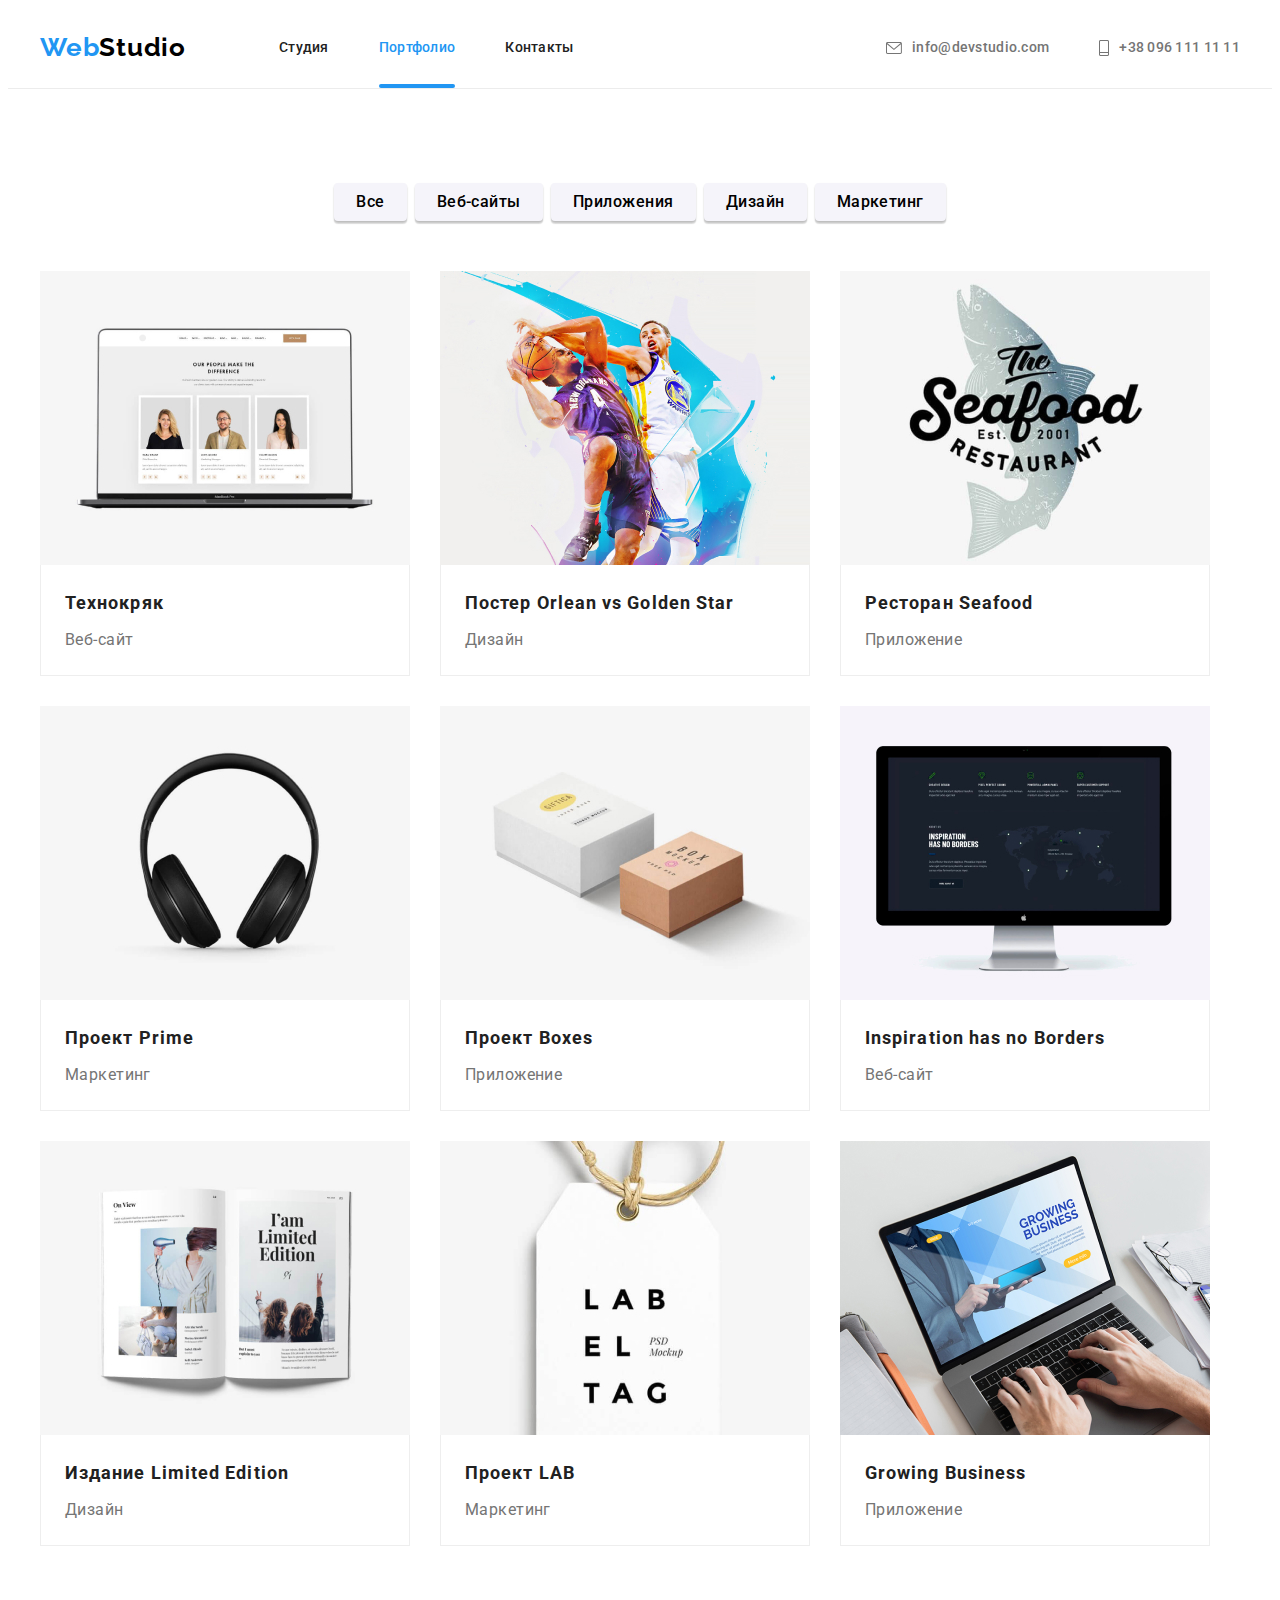
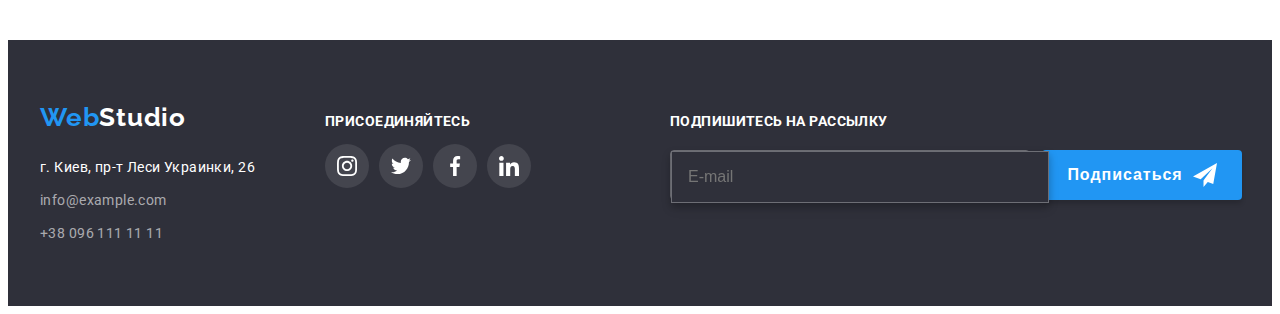
==== portfolio.html @ bb434223 "Initial commit" ====
<!DOCTYPE html>
<html lang="en">

<head>
    <meta charset="UTF-8" />
    <meta name="viewport" content="width=device-width, initial-scale=1.0" />
    <title>Портфолио</title>
    <!-- Normilize style start -->
    <link rel="stylesheet" href="https://cdnjs.cloudflare.com/ajax/libs/modern-normalize/1.1.0/modern-normalize.min.css"
        integrity="sha512-wpPYUAdjBVSE4KJnH1VR1HeZfpl1ub8YT/NKx4PuQ5NmX2tKuGu6U/JRp5y+Y8XG2tV+wKQpNHVUX03MfMFn9Q=="
        crossorigin="anonymous" referrerpolicy="no-referrer" />
    <!-- Normalize style end -->
    <!-- Fonts style -->
    <link
        href="https://fonts.googleapis.com/css2?family=Raleway:wght@700&family=Roboto:wght@400;500;700;900&display=swap"
        rel="stylesheet">
    <!-- My style list -->
    <link rel="stylesheet" href="./css/styles.css">
</head>

<body>
    <header class="header-page-nav">
        <div class="container master-menu-nav">
            <a class="header-logo link" href="./index.html"> <span class="sector-logo">Web</span>Studio</a>
            <nav class="header-navigation">
                <ul class="page-header-nav list">
                    <li class="item"> <a class="header-nav-link link" href="./index.html">Студия</a></li>
                    <li class="item"> <a class="header-nav-link-current link" href="./portfolio.html">Портфолио</a></li>
                    <li class="item"> <a class="header-nav-link link" href="#">Контакты</a></li>
                </ul>
            </nav>
            <ul class="page-header-contacts list">
                <li class="item">
                    <a class=" page-header-contact link" href="mailto:info@devstudio.com">
                        <svg class="icon-mail">
                            <use href="./images/icons.svg#icon-mail"></use>
                        </svg> info@devstudio.com</a>
                </li>
                <li class="item"> <a class="page-header-contact link " href="tel:+380961111111">
                        <svg class="icon-tel">
                            <use href="./images/icons.svg#icon-tel"></use>
                        </svg>+38 096 111 11 11</a>
                </li>
            </ul>
        </div>
    </header>
    <main>
        <section class="section">
            <div class="container">
                <h1 class=visually-hidden>Галерея робот</h1>
                <ul class="button-list list">
                    <li class="btn">
                        <button type="button" class="filter-button">Все</button>
                    </li>
                    <li class="btn">
                        <button type="button" class="filter-button">Веб-сайты</button>
                    </li>
                    <li class="btn">
                        <button type="button" class="filter-button">Приложения</button>
                    </li>
                    <li class="btn">
                        <button type="button" class="filter-button">Дизайн</button>
                    </li>
                    <li class="btn">
                        <button type="button" class="filter-button">Маркетинг</button>
                    </li>
                </ul>
                <ul class="project-list list">
                    <li class="project-card">
                        <a href="" class="card-link list">
                            <div class="project-card-window">
                                <img width="370" src="./images/b1.jpg" alt="Веб-сайт Технокряк">
                                <div class="window-overlay">
                                    <p class="window-text">Ресурс предлагает комплексные предложения
                                        с разным уровнем функционала и сервисов.
                                        Все это позволит посетителю получить
                                        исчерпывающие сведения о компании или частном лице.</p>
                                </div>
                            </div>
                            <div class="project-card-description">
                                <h2 class="project-title">Технокряк</h2>
                                <p class="project-description">Веб-сайт</p>
                            </div>
                        </a>
                    </li>
                    <li class="project-card">
                        <a href="" class="card-link list">
                            <div class="project-card-window">
                                <img width="370" src="./images/b2.jpg" alt="Дизайн постера New Orlean vs Golden Star">
                                <div class="window-overlay">
                                    <p class="window-text">Ресурс предлагает комплексные предложения
                                        с разным уровнем функционала и сервисов.
                                        Все это позволит посетителю получить
                                        исчерпывающие сведения о компании или частном лице.</p>
                                </div>
                            </div>
                            <div class="project-card-description">
                                <h2 class="project-title">Постер Orlean vs Golden Star</h2>
                                <p class="project-description">Дизайн</p>
                            </div>
                        </a>
                    </li>
                    <li class="project-card">
                        <a href="" class="card-link list">
                            <div class="project-card-window">
                                <img width="370" src="./images/b3.jpg" alt="Приложение ресторана Seafood">
                                <div class="window-overlay">
                                    <p class="window-text">Ресурс предлагает комплексные предложения
                                        с разным уровнем функционала и сервисов.
                                        Все это позволит посетителю получить
                                        исчерпывающие сведения о компании или частном лице.</p>
                                </div>
                            </div>
                            <div class="project-card-description">
                                <h2 class="project-title">Ресторан Seafood</h2>
                                <p class="project-description">Приложение</p>
                            </div>
                        </a>
                    </li>
                    <li class="project-card">
                        <a href="" class="card-link list">
                            <div class="project-card-window">
                                <img width="370" src="./images/b4.jpg" alt="Маркетинг проека Prime">
                                <div class="window-overlay">
                                    <p class="window-text">Ресурс предлагает комплексные предложения
                                        с разным уровнем функционала и сервисов.
                                        Все это позволит посетителю получить
                                        исчерпывающие сведения о компании или частном лице.</p>
                                </div>
                            </div>
                            <div class="project-card-description">
                                <h2 class="project-title">Проект Prime</h2>
                                <p class="project-description">Маркетинг</p>
                            </div>
                        </a>
                    </li>
                    <li class="project-card">
                        <a href="" class="card-link list">
                            <div class="project-card-window">
                                <img width="370" src="./images/b5.jpg" alt="Приложение проекта Boxes">
                                <div class="window-overlay">
                                    <p class="window-text">Ресурс предлагает комплексные предложения
                                        с разным уровнем функционала и сервисов.
                                        Все это позволит посетителю получить
                                        исчерпывающие сведения о компании или частном лице.</p>
                                </div>
                            </div>
                            <div class="project-card-description">
                                <h2 class="project-title">Проект Boxes</h2>
                                <p class="project-description">Приложение</p>
                            </div>
                        </a>
                    </li>
                    <li class="project-card">
                        <a href="" class="card-link list">
                            <div class="project-card-window">
                                <img width="370" src="./images/b6.jpg" alt="Веб-сайт Inspiration has no Borders">
                                <div class="window-overlay">
                                    <p class="window-text">Ресурс предлагает комплексные предложения
                                        с разным уровнем функционала и сервисов.
                                        Все это позволит посетителю получить
                                        исчерпывающие сведения о компании или частном лице.</p>
                                </div>
                            </div>
                            <div class="project-card-description">
                                <h2 class="project-title">Inspiration has no Borders</h2>
                                <p class="project-description">Веб-сайт</p>
                            </div>
                        </a>
                    </li>
                    <li class="project-card">
                        <a href="" class="card-link list">
                            <div class="project-card-window">
                                <img width="370" src="./images/b7.jpg" alt="Дизайн издания Limited Edition">
                                <div class="window-overlay">
                                    <p class="window-text">Ресурс предлагает комплексные предложения
                                        с разным уровнем функционала и сервисов.
                                        Все это позволит посетителю получить
                                        исчерпывающие сведения о компании или частном лице.</p>
                                </div>
                            </div>
                            <div class="project-card-description">
                                <h2 class="project-title">Издание Limited Edition</h2>
                                <p class="project-description">Дизайн</p>
                            </div>
                        </a>
                    </li>
                    <li class="project-card">
                        <a href="" class="card-link list">
                            <div class="project-card-window">
                                <img width="370" src="./images/b8.jpg" alt="Маркетинг проекта LAB">
                                <div class="window-overlay">
                                    <p class="window-text">Ресурс предлагает комплексные предложения
                                        с разным уровнем функционала и сервисов.
                                        Все это позволит посетителю получить
                                        исчерпывающие сведения о компании или частном лице.</p>
                                </div>
                            </div>
                            <div class="project-card-description">
                                <h2 class="project-title">Проект LAB</h2>
                                <p class="project-description">Маркетинг</p>
                            </div>
                        </a>
                    </li>
                    <li class="project-card">
                        <a href="" class="card-link list">
                            <div class="project-card-window">
                                <img width="370" src="./images/b9.jpg" alt="Приложение Growing Business">
                                <div class="window-overlay">
                                    <p class="window-text">Ресурс предлагает комплексные предложения
                                        с разным уровнем функционала и сервисов.
                                        Все это позволит посетителю получить
                                        исчерпывающие сведения о компании или частном лице.</p>
                                </div>
                            </div>
                            <div class="project-card-description">
                                <h2 class="project-title">Growing Business</h2>
                                <p class="project-description">Приложение</p>
                            </div>
                        </a>
                    </li>
                </ul>
            </div>
        </section>
    </main>

    <footer class="footer">
        <div class="container">
            <div class="footer-box-contact">
                <a href="./index.html" class="footer-logo"><span class="sector-logo">Web</span>Studio</a>
                <address class="address">
                    <ul class="contacts-list list">
                        <li class="footer-item">
                            <a class="footer-address link" href="https://bit.ly/3pXMvUd" target="_blank"
                                rel="noopener noreferrer">г. Киев, пр-т Леси Украинки, 26</a>
                        </li>
                        <li class="footer-item">
                            <a class="footer-contact mail link" href="mailto:info@devstudio.com">info@example.com</a>
                        </li>
                        <li class="footer-item">
                            <a class="footer-contact phone link" href="tel:+380961111111">+38 096 111 11 11</a>
                        </li>
                    </ul>
                </address>
            </div>
            <div class="footer-box-social">
                <p class="footer-slogan">присоединяйтесь</p>
                <ul class="footer-icon-list link">
                    <li class="icon-panel">
                        <a class="footer-panel-logo list" href="" target="_blank" rel="noopener noreferrer">
                            <svg class="icon-instagram" width="20" height="20">
                                <use href="./images/icons.svg#icon-instagram"></use>
                            </svg>
                        </a>
                    </li>
                    <li class="icon-panel">
                        <a class="footer-panel-logo" href="" target="_blank" rel="noopener noreferrer">
                            <svg class="icon-instagram" width="20" height="20">
                                <use href="./images/icons.svg#icon-twitter"></use>
                            </svg>
                        </a>
                    </li>
                    <li class="icon-panel">
                        <a class="footer-panel-logo" href="" target="_blank" rel="noopener noreferrer">
                            <svg class="icon-instagram" width="20" height="20">
                                <use href="./images/icons.svg#icon-facebook"></use>
                            </svg>
                        </a>
                    </li>
                    <li class="icon-panel">
                        <a class="footer-panel-logo" href="" target="_blank" rel="noopener noreferrer">
                            <svg class="icon-instagram" width="20" height="20">
                                <use href="./images/icons.svg#icon-linkedin"></use>
                            </svg>
                        </a>
                    </li>
                </ul>
            </div>
            <form class="form">
                <p class="footer-slogan">Подпишитесь на рассылку</p>
                <div class="form-join-window">
                    <label class="form-label">
                        <input class="form-input" type="email" name="mail" placeholder="E-mail" autocomplete="off">
                    </label>
                    <button type="submit" class="form-footer-btn"> <span class="btn-text">Подписаться</span>
                        <svg class="icon-send" width="24" height="24">
                            <use href="./images/icons.svg#icon-send"></use>
                        </svg>
                    </button>
                </div>
            </form>
        </div>
    </footer>

</body>

</html>
---- css/styles.css ----
:root {
  --primery-bgr-color: #ffffff;
  --secondary-bgr-color: #f5f4fa;
  --footer-bgr-color: #2f303a;
  --primery-text-color: #757575;
  --secondary-text-color: #212121;
  --accent-color: #2196f3;
  --head-text-color: #ffffff;
  --head-button-bgr-color: #2196f3;
  --address-color: rgba(255, 255, 255, 0.6);
  --logo-color-sec: #000000;
  --hover-btn-color: #188ce8;
  --border-color: #eeeeee;
  --head-border-line: #ececec;
  --social-icons-color: #afb1b8;
  --social-bgc: rgba(255, 255, 255, 0.1);
  --cubic-animation: cubic-bezier(0.4, 0, 0.2, 1);
  --modal-bgc: rgba(0, 0, 0, 0.2);
}

body {
  background-color: var(--primery-bgr-color);
  color: var(--primery-text-color);
  font-family: 'Roboto', sans-serif;
  font-size: 14px;
  letter-spacing: 0.03em;
}

/* Defoult styles start color red*/

h1,
h2,
h3,
h4,
h5,
h6,
p {
  margin: 0px;
}

img {
  display: block;
  max-width: 100%;
  height: auto;
}

address {
  font-style: normal;
  text-decoration: none;
  margin-top: 20px;
}

.section {
  padding-top: 94px;
  padding-bottom: 94px;
}

.container {
  width: 1200px;
  padding-left: 15px;
  padding-right: 15px;
  margin: 0 auto;
}

.list {
  list-style: none;
  padding-left: 0;
  margin: 0;
  text-decoration: none;
}

.link {
  text-decoration: none;
}

/* All navigation */

.header-page-nav {
  border-bottom: solid 1px var(--head-border-line);
}
.master-menu-nav {
  display: flex;
  align-items: center;
}

.header-logo {
  color: var(--logo-color-sec);
  display: inline-block;
  text-decoration-line: none;
  font-family: Raleway, sans-serif;
  font-weight: 700;
  font-size: 26px;
  line-height: 1.2;
  letter-spacing: 0.03em;
  margin-top: 24px;
  margin-bottom: 25px;
}
.sector-logo {
  color: var(--accent-color);
}

.header-navigation {
  margin-left: 93px;
}

.page-header-nav {
  color: var(--secondary-text-color);
  display: flex;
  list-style: none;
  font-weight: 500;
  line-height: 1.14;
  letter-spacing: 0.02em;
}

.page-header-nav .item {
  margin-right: 50px;
}

.page-header-nav .item:last-child {
  margin-right: 0px;
}

.header-nav-link {
  color: var(--secondary-text-color);
  display: block;
  padding-top: 32px;
  padding-bottom: 32px;
  font-size: 14px;
  transition-property: color;
  transition-duration: 250ms;
  transition-timing-function: var(--cubic-animation);
}

.header-nav-link-current {
  color: var(--accent-color);
  display: block;
  padding-top: 32px;
  padding-bottom: 32px;
}

.header-nav-link:hover,
.header-nav-link:focus {
  color: var(--accent-color);
}

.page-header-contacts {
  display: flex;
  margin-left: auto;
}

.page-header-contact {
  color: var(--primery-text-color);
  display: flex;
  align-items: center;
  padding-top: 32px;
  padding-bottom: 32px;
  text-decoration-line: none;
  list-style: none;
  font-weight: 500;
  line-height: 1.14;
  letter-spacing: 0.02em;
  transition-property: color;
  transition-duration: 250ms;
  transition-timing-function: var(--cubic-animation);
}

.page-header-contacts .item {
  margin-right: 50px;
}
.page-header-contacts .item:last-child {
  margin-right: 0px;
}

.page-header-contact:hover,
.page-header-contact:focus {
  color: var(--accent-color);
}

/* First page */

.page-hero {
  background-color: var(--footer-bgr-color);

  text-align: center;
  padding-top: 200px;
  padding-bottom: 200px;
}

.page-hero-title {
  color: var(--head-text-color);
  font-size: 44px;
  font-weight: 900;
  line-height: 1.36;
  letter-spacing: 0.06em;
  text-align: center;
  text-transform: uppercase;
  width: 696px;
  margin: 0 auto;
}

.page-hero-button {
  color: var(--head-text-color);
  background-color: var(--accent-color);
  font-size: 16px;
  font-weight: 700;
  line-height: 1.88;
  font-family: inherit;
  cursor: pointer;
  letter-spacing: 0.06em;
  display: inline-block;
  min-width: 200px;
  padding: 10px 32px;
  text-align: center;
  border-radius: 4px;
  border: none;
  margin-top: 30px;
  transition-property: color, background-color;
  transition-duration: 250ms;
  transition-timing-function: var(--cubic-animation);
}

.page-hero-button:hover,
.page-hero-button:focus {
  background-color: var(--hover-btn-color);
}

.visually-hidden {
  position: absolute;
  width: 1px;
  height: 1px;
  margin: -1px;
  border: 0;
  padding: 0;
  white-space: nowrap;
  clip-path: inset(100%);
  clip: rect(0 0 0 0);
  overflow: hidden;
}

.section-title {
  color: var(--secondary-text-color);
  font-size: 36px;
  line-height: 1.16;
  text-align: center;
  margin-bottom: 50px;
}

.business-qualities-list {
  display: flex;
}

.business-qualities {
  margin-right: 30px;
  text-align: left;
  flex-basis: calc((100%-90px) / 4);
}

.business-qualities:last-child {
  margin-right: 0px;
}

.section-subtitle {
  color: var(--secondary-text-color);
  line-height: 1.14;
  text-transform: uppercase;
  font-size: 14px;
  margin-bottom: 10px;
}
.desc {
  line-height: 1.7;
}

.work-section {
  padding-top: 0;
  padding-bottom: 94px;
}

.work-list {
  display: flex;
}
.work-item {
  flex-basis: calc((100%-60px) / 3);
}
.work-item:not(:last-child) {
  margin-right: 30px;
}

.company-team {
  background-color: var(--secondary-bgr-color);
}

.team-list {
  display: flex;
}

.team-item {
  background-color: var(--head-text-color);
  max-width: 270px;
}

.team-item:not(:last-child) {
  margin-right: 30px;
  flex-basis: calc((100%-90px) / 4);
  border-bottom-left-radius: 4px;
  border-bottom-right-radius: 4px;
}

.team-description {
  padding-top: 30px;
  padding-bottom: 30px;
  text-align: center;
}

.full-name {
  color: var(--secondary-text-color);
  font-size: 16px;
  font-weight: 500;
  line-height: 1.18;
  margin-bottom: 10px;
}

.job-title {
  font-size: 16px;
  line-height: 1.18;
  margin-bottom: 16px;
}

/* ===========Portfolio page========== */

.button-list {
  margin-bottom: 50px;
  display: flex;
  justify-content: center;
}
.button-list > .btn:not(:last-child) {
  margin-right: 8px;
}

.filter-button {
  background-color: var(--secondary-bgr-color);
  font-family: inherit;
  font-weight: 500;
  font-size: 16px;
  line-height: 1.63;
  letter-spacing: 0.03em;
  cursor: pointer;
  padding: 6px 22px;
  border-radius: 4px;
  border: none;
  box-shadow: 0px 3px 1px rgba(0, 0, 0, 0.1), 0px 1px 2px rgba(0, 0, 0, 0.08),
    0px 2px 2px rgba(0, 0, 0, 0.12);
  transition-property: color, background-color, box-shadow;
  transition-duration: 250ms;
  transition-timing-function: var(--cubic-animation);
}
.filter-button :not(:last-child) {
  margin-right: 22px;
}

.filter-button:hover,
.filter-button:focus {
  color: var(--head-text-color);
  background-color: var(--accent-color);
  box-shadow: 0px 3px 1px rgba(0, 0, 0, 0.1), 0px 1px 2px rgba(0, 0, 0, 0.08),
    0px 2px 2px rgba(0, 0, 0, 0.12);
}

.project-list {
  display: flex;
  flex-wrap: wrap;
  margin-right: -30px;
  margin-bottom: -30px;
}

.project-card {
  margin-right: 30px;
  margin-bottom: 30px;
  flex-basis: calc(100% / 3-30px);
}

.project-title {
  color: var(--secondary-text-color);
  background-color: var(--head-text-color);
  font-size: 18px;
  line-height: 2;
  letter-spacing: 0.06em;
  margin-bottom: 4px;
}

.project-card-description {
  padding-left: 24px;
  padding-right: 24px;
  padding-top: 20px;
  padding-bottom: 20px;
  border: solid 1px var(--border-color);
  border-top: none;
}

.project-description {
  font-size: 16px;
  line-height: 1.87;
  background-color: var(--head-text-color);
}

/* ==========Footer========== */

.footer {
  background-color: var(--footer-bgr-color);
  padding-top: 60px;
  padding-bottom: 60px;
}
.footer-logo {
  color: var(--head-text-color);
  font-family: Raleway, sans-serif;
  font-weight: 700;
  font-size: 26px;
  line-height: 1.38;
  letter-spacing: 0.03em;
  text-decoration: none;
}

.footer-item {
  display: block;
}
.footer-item:not(:last-child) {
  margin-bottom: 9px;
}

.footer-address {
  color: var(--head-text-color);
  margin-top: 20px;
  line-height: 1.71;
  transition-property: color;
  transition-duration: 250ms;
  transition-timing-function: var(--cubic-animation);
}
.footer-address:hover,
.footer-address:focus {
  color: var(--accent-color);
}
.footer-contact {
  color: var(--address-color);
  line-height: 1.71;
  transition-property: color;
  transition-duration: 250ms;
  transition-timing-function: var(--cubic-animation);
}

.footer-contact:hover,
.footer-contact:focus {
  color: var(--accent-color);
}

/* ==========HW4 add icons========= */

/* =========HERO img========== */
.overlay {
  background-image: linear-gradient(to right, rgba(47, 48, 58, 0.4), rgba(47, 48, 58, 0.4)),
    url(../images/header.jpg);
  background-position: center;
  background-repeat: no-repeat;
  background-size: cover;
  max-width: 1600px;
  height: 600px;
  margin: 0 auto;
}

/* ==========mail and tel icons========== */
.icon-mail {
  width: 16px;
  height: 12px;
  margin-right: 10px;
  fill: currentColor;
}

.icon-tel {
  width: 10px;
  height: 16px;
  margin-right: 10px;
  fill: currentColor;
}

.icon:hover,
.icon:focus {
  fill: var(--accent-color);
}

/* ==========Стилізація особливостей========== */

.thumb {
  width: 270px;
  height: 120px;
  background-color: var(--secondary-bgr-color);
  margin-bottom: 30px;
  border: none;
  border-radius: 4px;
  display: flex;
  align-items: center;
  justify-content: center;
}

/* ============Socials-network icons========= */

.icons-social {
  display: flex;
  justify-content: center;
  gap: 10px;
}

.icon-panel-logo {
  display: flex;
  justify-content: center;
  align-items: center;
  width: 44px;
  height: 44px;
  border-radius: 50%;
  cursor: pointer;
  color: var(--social-icons-color);
  transition-property: color, background-color;
  transition-duration: 250ms;
  transition-timing-function: var(--cubic-animation);
}

.icon-network {
  fill: currentColor;
}

.icon-panel-logo:hover,
.icon-panel-logo:focus {
  background-color: var(--accent-color);
  color: var(--head-text-color);
}

.team-item {
  box-shadow: 0px 1px 3px rgba(0, 0, 0, 0.12), 0px 1px 1px rgba(0, 0, 0, 0.14),
    0px 2px 1px rgba(0, 0, 0, 0.2);
}

/* =========Regular customers list========== */

.regular-customers {
  display: flex;
  gap: 30px;
}

.customers-list-logo {
  display: flex;
  justify-content: center;
  align-items: center;
  width: 170px;
  height: 92px;
  border: 1px solid #afb1b8;
  border-radius: 4px;
  cursor: pointer;
  color: var(--social-icons-color);
  transition-property: color, border-color;
  transition-duration: 250ms;
  transition-timing-function: var(--cubic-animation);
}

.icon-comp {
  fill: currentColor;
}

.customers-list-logo:hover,
.customers-list-logo:focus {
  color: var(--accent-color);
  border-color: var(--accent-color);
}

/* ==========Portfolio page */

.card-link {
  display: block;
  color: inherit;
}

.card-link:hover,
.card-link:focus {
  box-shadow: 0px 1px 1px rgba(0, 0, 0, 0.12), 0px 4px 4px rgba(0, 0, 0, 0.06),
    1px 4px 6px rgba(0, 0, 0, 0.16);
}

/* ==========Footer slogan with icons */

.footer .container {
  display: flex;
  align-items: baseline;
}

.footer-box-contact {
  margin-right: 70px;
}

.footer-box-social {
  margin-right: auto;
}

.footer-icon-list {
  display: flex;
  list-style: none;
  justify-content: center;
  gap: 10px;
  padding-left: 0;
}

.footer-slogan {
  color: var(--head-text-color);
  font-weight: 700;
  line-height: 1.14;
  text-transform: uppercase;
}

.footer-panel-logo {
  display: flex;
  justify-content: center;
  align-items: center;
  width: 44px;
  height: 44px;
  border-radius: 50%;
  cursor: pointer;
  background-color: var(--social-bgc);
  fill: var(--head-text-color);
  transition-property: background-color;
  transition-duration: 250ms;
  transition-timing-function: var(--cubic-animation);
}

.footer-panel-logo:hover,
.footer-panel-logo:focus {
  background-color: var(--accent-color);
}

/* ==========HW-05========== */

/* ==========Задали синюю полосу в навигации по страницам========== */

.header-nav-link-current {
  position: relative;
}

.header-nav-link-current::after {
  position: absolute;
  content: '';
  bottom: 0;
  display: block;
  background-color: var(--head-button-bgr-color);
  width: 100%;
  height: 4px;
  border-radius: 2px;
}

/* ==========MODAL-WINDOW========== */

.backdrop {
  position: fixed;
  top: 0;
  left: 0;
  width: 100%;
  height: 100%;
  background-color: var(--modal-bgc);
  opacity: 1;
  transition-property: opacity;
  transition-duration: 250ms;
  transition-timing-function: var(--cubic-animation);
}

.backdrop.is-hidden {
  opacity: 0;
  pointer-events: none;
  transition-property: opacity;
  transition-duration: 250ms;
  transition-timing-function: var(--cubic-animation);
}

.modal {
  position: absolute;
  top: 50%;
  left: 50%;
  transform: translate(-50%, -50%);
  background-color: var(--primery-bgr-color);
  width: 528px;
  height: 581px;
  box-shadow: 0px 1px 3px rgba(0, 0, 0, 0.12), 0px 1px 1px rgba(0, 0, 0, 0.14),
    0px 2px 1px rgba(0, 0, 0, 0.2);
  border-radius: 4px;
  padding: 40px;
}

.btn-close {
  position: absolute;
  right: 0;
  top: 0;
  width: 30px;
  height: 30px;
  margin-top: 8px;
  margin-right: 8px;
  border-radius: 50%;
  border: 1px solid rgba(0, 0, 0, 0.1);
  background-color: var(--primery-bgr-color);
  transition-property: color, border-color;
  transition-duration: 250ms;
  transition-timing-function: var(--cubic-animation);
  cursor: pointer;
}

.icon-close {
  display: flex;
  justify-content: center;
  align-items: center;
  fill: currentColor;
}

.btn-close:hover {
  color: var(--accent-color);
  border-color: var(--accent-color);
}

/* ==========Подпись под работами========== */

.work-item {
  position: relative;
}

.job-description {
  position: absolute;
  display: flex;
  justify-content: center;
  align-items: center;
  font-weight: 700;
  font-size: 14px;
  line-height: 1.17;
  bottom: 0;
  left: 0;
  width: 100%;
  background-color: rgba(47, 48, 58, 0.8);
  height: 70px;
  color: var(--head-text-color);
  text-transform: uppercase;
}

/* ===========Наши проекты============= */

.project-card-window {
  position: relative;
  overflow: hidden;
}

.window-overlay {
  position: absolute;
  background-color: rgba(33, 150, 243, 0.9);
  top: 0px;
  right: 0px;
  width: 100%;
  height: 100%;
  transform: translateY(100%);
  transition: transform 250ms var(--cubic-animation);
}

.window-text {
  font-weight: 400;
  font-size: 18px;
  line-height: 1.56;
  color: var(--head-text-color);
  padding: 63px 24px;
}

.card-link:hover .window-overlay,
.card-link:focus .window-overlay {
  transform: translateY(0);
  opacity: 1;
}

/* ==========HW06========== */
/* ==========Footer input========== */

.form {
  width: 570px;
}

.form-join-window {
  display: flex;
  /* flex-direction: row;
  justify-content: space-between;
  align-items: center; */
  margin-top: 20px;
}

.form-label {
  min-width: 358px;

  border: 1px solid rgba(255, 255, 255, 0.3);
  filter: drop-shadow(0px 4px 4px rgba(0, 0, 0, 0.15));
  border-radius: 4px;
}

.form-input {
  width: 100%;
  height: 100%;
  background-color: var(--footer-bgr-color);
  font-size: 16px;
  line-height: 1.25;
  color: rgba(255, 255, 255, 0.6);
  outline: currentColor;
  transition: border-color 250ms var(--cubic-animation);
  padding-left: 16px;
  filter: drop-shadow(0px 4px 4px rgba(0, 0, 0, 0.15));
  border: 1px solid rgba(255, 255, 255, 0.3);
}

.form-footer-btn {
  display: flex;
  align-items: center;
  justify-content: center;
  margin-left: 12px;
  min-width: 200px;
  padding-top: 10px;
  padding-bottom: 10px;
  background: var(--accent-color);
  box-shadow: 0px 4px 4px rgba(0, 0, 0, 0.15);
  border-radius: 4px;
  border: none;
  cursor: pointer;
  gap: 10px;
}

.btn-text {
  display: flex;
  font-weight: 700;
  font-size: 16px;
  line-height: 1.88;
  letter-spacing: 0.06em;
  color: var(--head-text-color);
}

.icon-send {
  fill: var(--head-text-color);
}

/* ===========Modal-form inpur========== */

.topic {
  display: flex;
  justify-content: center;
  font-weight: 700;
  font-size: 20px;
  line-height: 1.15;
  text-align: center;
  color: var(--secondary-text-color);
}

.modal-form-contact {
  position: relative;
  display: flex;
  flex-direction: column;
  justify-content: center;
  margin-top: 10px;
  transition: border-color 250ms var(--cubic-animation);
}

.modal-form-label {
  font-weight: 400;
  font-size: 12px;
  line-height: 1.17;
  letter-spacing: 0.01em;
  color: var(--primery-text-color);
  margin-bottom: 4px;
}

.field-contact {
  width: 448px;
  height: 40px;
  border: 1px solid rgba(33, 33, 33, 0.2);
  border-radius: 4px;
  cursor: pointer;
  padding-left: 42px;
  outline: currentColor;
  transition: border-color 250ms var(--cubic-animation);
}

.field-contact:focus {
  outline: var(--accent-color);
}

.modal-form-contact:focus-within .field-contact,
.modal-form-contact:hover .field-contact {
  border: 1px solid var(--accent-color);
}

.icon-name {
  position: absolute;
  top: 65%;
  left: 15px;
  transform: translateY(-50%);
  display: inline-block;
  fill: var(--secondary-text-color);
  transition: fill 250ms var(--cubic-animation);
}

.field-contact:focus ~ .icon-name,
.field-contact:hover ~ .icon-name {
  fill: var(--accent-color);
}

.comments {
  display: flex;
  flex-direction: column;
  justify-content: center;
  margin-top: 10px;
}

.comment {
  height: 120px;
  resize: none;
  padding: 12px 16px;
  outline: currentColor;
}

.comments:focus-within .comment {
  border: 1px solid var(--accent-color);
}

.coment-label {
  font-weight: 400;
  font-size: 12px;
  line-height: 1.17;
  letter-spacing: 0.01em;
  color: var(--primery-text-color);
  margin-bottom: 4px;
}

.policy {
  display: flex;
  justify-content: space-evenly;
  margin-top: 20px;
  margin-bottom: 30px;
  cursor: pointer;
}

.checkbox {
  cursor: pointer;
}

.terms {
  color: var(--accent-color);
}

.accept-btn {
  display: flex;
  min-width: 200px;
  background: var(--head-button-bgr-color);
  box-shadow: 0px 4px 4px rgb(0 0 0 / 15%);
  border-radius: 4px;
  border: none;
  padding: 10px 55px 10px 56px;
  align-items: center;
  justify-content: center;
  margin: 0 auto;
  font-weight: 700;
  font-size: 16px;
  line-height: 1.88;
  letter-spacing: 0.06em;
  color: var(--head-text-color);
  transition: background-color 250ms var(--cubic-animation);
  cursor: pointer;
}

.accept-btn:hover,
.accept-btn:focus {
  background: var(--hover-btn-color);
  box-shadow: 0px 4px 4px rgba(0, 0, 0, 0.15);
}
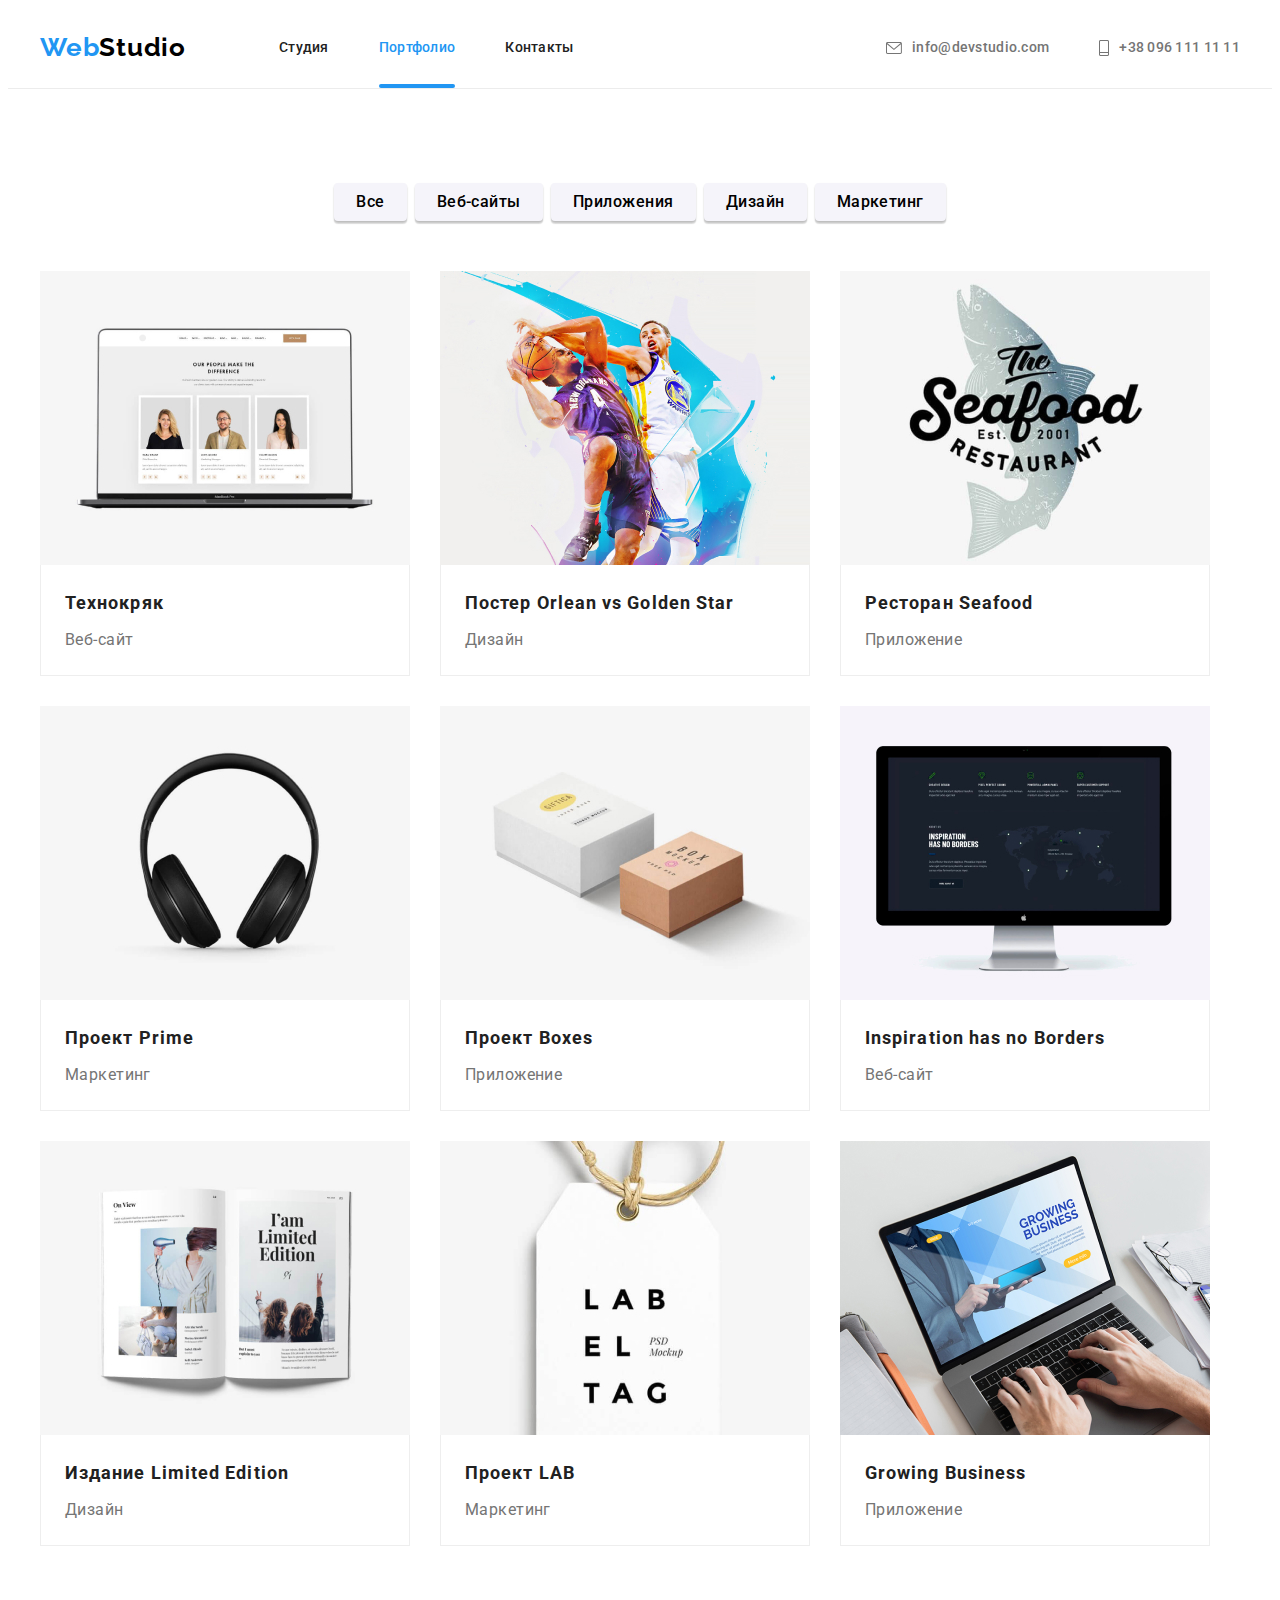
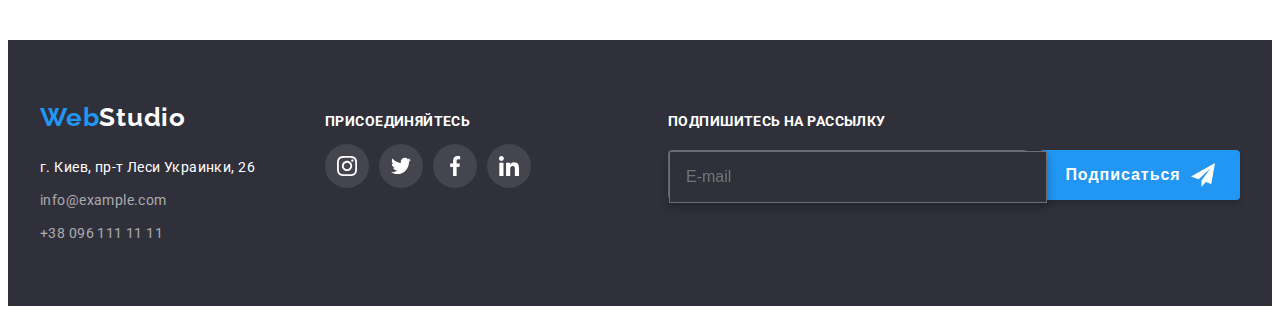
==== commit 2a31b95f: "Замена классов по БЭМ" ====
--- a/portfolio.html
+++ b/portfolio.html
@@ -19,25 +19,33 @@
 </head>
 
 <body>
-    <header class="header-page-nav">
-        <div class="container master-menu-nav">
-            <a class="header-logo link" href="./index.html"> <span class="sector-logo">Web</span>Studio</a>
-            <nav class="header-navigation">
-                <ul class="page-header-nav list">
-                    <li class="item"> <a class="header-nav-link link" href="./index.html">Студия</a></li>
-                    <li class="item"> <a class="header-nav-link-current link" href="./portfolio.html">Портфолио</a></li>
-                    <li class="item"> <a class="header-nav-link link" href="#">Контакты</a></li>
+    <header class="header">
+        <div class="container header__menu-nav">
+            <a class="header__logo" href="./index.html"> <span class="logo--blue">Web</span>Studio</a>
+            <nav class="header__navigation">
+                <ul class="header__page-nav list">
+                    <li class="header__item">
+                        <a class="header__link link" href="./index.html">Студия</a>
+                    </li>
+                    <li class="header__item">
+                        <a class="header__link--current link" href="./portfolio.html">Портфолио</a>
+                    </li>
+                    <li class="header__item">
+                        <a class="header__link link" href="#">Контакты</a>
+                    </li>
                 </ul>
             </nav>
-            <ul class="page-header-contacts list">
-                <li class="item">
-                    <a class=" page-header-contact link" href="mailto:info@devstudio.com">
-                        <svg class="icon-mail">
+            <ul class="header__contacts-list list">
+                <li class="header__contact-item">
+                    <a class="header__contact-info link" href="mailto:info@devstudio.com">
+                        <svg class="header__icon-mail">
                             <use href="./images/icons.svg#icon-mail"></use>
-                        </svg> info@devstudio.com</a>
+                        </svg>
+                        info@devstudio.com</a>
                 </li>
-                <li class="item"> <a class="page-header-contact link " href="tel:+380961111111">
-                        <svg class="icon-tel">
+                <li class="header__contact-item">
+                    <a class="header__contact-info link" href="tel:+380961111111">
+                        <svg class="header__icon-tel">
                             <use href="./images/icons.svg#icon-tel"></use>
                         </svg>+38 096 111 11 11</a>
                 </li>
@@ -65,13 +73,13 @@
                         <button type="button" class="filter-button">Маркетинг</button>
                     </li>
                 </ul>
-                <ul class="project-list list">
-                    <li class="project-card">
-                        <a href="" class="card-link list">
-                            <div class="project-card-window">
+                <ul class="project list">
+                    <li class="project__card">
+                        <a href="" class="project__card--link list">
+                            <div class="project__card--window">
                                 <img width="370" src="./images/b1.jpg" alt="Веб-сайт Технокряк">
                                 <div class="window-overlay">
-                                    <p class="window-text">Ресурс предлагает комплексные предложения
+                                    <p class="window-overlay__text">Ресурс предлагает комплексные предложения
                                         с разным уровнем функционала и сервисов.
                                         Все это позволит посетителю получить
                                         исчерпывающие сведения о компании или частном лице.</p>
@@ -83,12 +91,12 @@
                             </div>
                         </a>
                     </li>
-                    <li class="project-card">
-                        <a href="" class="card-link list">
-                            <div class="project-card-window">
+                    <li class="project__card">
+                        <a href="" class="project__card--link list">
+                            <div class="project__card--window">
                                 <img width="370" src="./images/b2.jpg" alt="Дизайн постера New Orlean vs Golden Star">
                                 <div class="window-overlay">
-                                    <p class="window-text">Ресурс предлагает комплексные предложения
+                                    <p class="window-overlay__text">Ресурс предлагает комплексные предложения
                                         с разным уровнем функционала и сервисов.
                                         Все это позволит посетителю получить
                                         исчерпывающие сведения о компании или частном лице.</p>
@@ -100,12 +108,12 @@
                             </div>
                         </a>
                     </li>
-                    <li class="project-card">
-                        <a href="" class="card-link list">
-                            <div class="project-card-window">
+                    <li class="project__card">
+                        <a href="" class="project__card--link list">
+                            <div class="project__card--window">
                                 <img width="370" src="./images/b3.jpg" alt="Приложение ресторана Seafood">
                                 <div class="window-overlay">
-                                    <p class="window-text">Ресурс предлагает комплексные предложения
+                                    <p class="window-overlay__text">Ресурс предлагает комплексные предложения
                                         с разным уровнем функционала и сервисов.
                                         Все это позволит посетителю получить
                                         исчерпывающие сведения о компании или частном лице.</p>
@@ -117,12 +125,12 @@
                             </div>
                         </a>
                     </li>
-                    <li class="project-card">
-                        <a href="" class="card-link list">
-                            <div class="project-card-window">
+                    <li class="project__card">
+                        <a href="" class="project__card--link list">
+                            <div class="project__card--window">
                                 <img width="370" src="./images/b4.jpg" alt="Маркетинг проека Prime">
                                 <div class="window-overlay">
-                                    <p class="window-text">Ресурс предлагает комплексные предложения
+                                    <p class="window-overlay__text">Ресурс предлагает комплексные предложения
                                         с разным уровнем функционала и сервисов.
                                         Все это позволит посетителю получить
                                         исчерпывающие сведения о компании или частном лице.</p>
@@ -134,12 +142,12 @@
                             </div>
                         </a>
                     </li>
-                    <li class="project-card">
-                        <a href="" class="card-link list">
-                            <div class="project-card-window">
+                    <li class="project__card">
+                        <a href="" class="project__card--link list">
+                            <div class="project__card--window">
                                 <img width="370" src="./images/b5.jpg" alt="Приложение проекта Boxes">
                                 <div class="window-overlay">
-                                    <p class="window-text">Ресурс предлагает комплексные предложения
+                                    <p class="window-overlay__text">Ресурс предлагает комплексные предложения
                                         с разным уровнем функционала и сервисов.
                                         Все это позволит посетителю получить
                                         исчерпывающие сведения о компании или частном лице.</p>
@@ -151,12 +159,12 @@
                             </div>
                         </a>
                     </li>
-                    <li class="project-card">
-                        <a href="" class="card-link list">
-                            <div class="project-card-window">
+                    <li class="project__card">
+                        <a href="" class="project__card--link list">
+                            <div class="project__card--window">
                                 <img width="370" src="./images/b6.jpg" alt="Веб-сайт Inspiration has no Borders">
                                 <div class="window-overlay">
-                                    <p class="window-text">Ресурс предлагает комплексные предложения
+                                    <p class="window-overlay__text">Ресурс предлагает комплексные предложения
                                         с разным уровнем функционала и сервисов.
                                         Все это позволит посетителю получить
                                         исчерпывающие сведения о компании или частном лице.</p>
@@ -168,12 +176,12 @@
                             </div>
                         </a>
                     </li>
-                    <li class="project-card">
-                        <a href="" class="card-link list">
-                            <div class="project-card-window">
+                    <li class="project__card">
+                        <a href="" class="project__card--link list">
+                            <div class="project__card--window">
                                 <img width="370" src="./images/b7.jpg" alt="Дизайн издания Limited Edition">
                                 <div class="window-overlay">
-                                    <p class="window-text">Ресурс предлагает комплексные предложения
+                                    <p class="window-overlay__text">Ресурс предлагает комплексные предложения
                                         с разным уровнем функционала и сервисов.
                                         Все это позволит посетителю получить
                                         исчерпывающие сведения о компании или частном лице.</p>
@@ -185,12 +193,12 @@
                             </div>
                         </a>
                     </li>
-                    <li class="project-card">
-                        <a href="" class="card-link list">
-                            <div class="project-card-window">
+                    <li class="project__card">
+                        <a href="" class="project__card--link list">
+                            <div class="project__card--window">
                                 <img width="370" src="./images/b8.jpg" alt="Маркетинг проекта LAB">
                                 <div class="window-overlay">
-                                    <p class="window-text">Ресурс предлагает комплексные предложения
+                                    <p class="window-overlay__text">Ресурс предлагает комплексные предложения
                                         с разным уровнем функционала и сервисов.
                                         Все это позволит посетителю получить
                                         исчерпывающие сведения о компании или частном лице.</p>
@@ -202,12 +210,12 @@
                             </div>
                         </a>
                     </li>
-                    <li class="project-card">
-                        <a href="" class="card-link list">
-                            <div class="project-card-window">
+                    <li class="project__card">
+                        <a href="" class="project__card--link list">
+                            <div class="project__card--window">
                                 <img width="370" src="./images/b9.jpg" alt="Приложение Growing Business">
                                 <div class="window-overlay">
-                                    <p class="window-text">Ресурс предлагает комплексные предложения
+                                    <p class="window-overlay__text">Ресурс предлагает комплексные предложения
                                         с разным уровнем функционала и сервисов.
                                         Все это позволит посетителю получить
                                         исчерпывающие сведения о компании или частном лице.</p>
@@ -225,27 +233,27 @@
     </main>
 
     <footer class="footer">
-        <div class="container">
-            <div class="footer-box-contact">
-                <a href="./index.html" class="footer-logo"><span class="sector-logo">Web</span>Studio</a>
+        <div class="container footer__container">
+            <div class="footer__box-contact">
+                <a href="./index.html" class="footer__logo"><span class="logo--blue">Web</span>Studio</a>
                 <address class="address">
                     <ul class="contacts-list list">
-                        <li class="footer-item">
-                            <a class="footer-address link" href="https://bit.ly/3pXMvUd" target="_blank"
+                        <li class="footer__item">
+                            <a class="footer__address link" href="https://bit.ly/3pXMvUd" target="_blank"
                                 rel="noopener noreferrer">г. Киев, пр-т Леси Украинки, 26</a>
                         </li>
-                        <li class="footer-item">
-                            <a class="footer-contact mail link" href="mailto:info@devstudio.com">info@example.com</a>
+                        <li class="footer__item">
+                            <a class="footer__contact mail link" href="mailto:info@devstudio.com">info@example.com</a>
                         </li>
-                        <li class="footer-item">
-                            <a class="footer-contact phone link" href="tel:+380961111111">+38 096 111 11 11</a>
+                        <li class="footer__item">
+                            <a class="footer__contact phone link" href="tel:+380961111111">+38 096 111 11 11</a>
                         </li>
                     </ul>
                 </address>
             </div>
-            <div class="footer-box-social">
-                <p class="footer-slogan">присоединяйтесь</p>
-                <ul class="footer-icon-list link">
+            <div class="footer__box-social">
+                <p class="footer__slogan">присоединяйтесь</p>
+                <ul class="footer__icon-list link">
                     <li class="icon-panel">
                         <a class="footer-panel-logo list" href="" target="_blank" rel="noopener noreferrer">
                             <svg class="icon-instagram" width="20" height="20">
@@ -276,19 +284,20 @@
                     </li>
                 </ul>
             </div>
-            <form class="form">
-                <p class="footer-slogan">Подпишитесь на рассылку</p>
-                <div class="form-join-window">
-                    <label class="form-label">
-                        <input class="form-input" type="email" name="mail" placeholder="E-mail" autocomplete="off">
+            <div class="footer__form">
+                <p class="footer__slogan">Подпишитесь на рассылку</p>
+                <form class="footer__form--window">
+                    <label class="footer__label">
+                        <input class="footer__input" type="email" name="mail" placeholder="E-mail" autocomplete="off"
+                            required>
                     </label>
-                    <button type="submit" class="form-footer-btn"> <span class="btn-text">Подписаться</span>
+                    <button type="submit" class="footer__button"> <span class="footer__btn-text">Подписаться</span>
                         <svg class="icon-send" width="24" height="24">
                             <use href="./images/icons.svg#icon-send"></use>
                         </svg>
                     </button>
-                </div>
-            </form>
+                </form>
+            </div>
         </div>
     </footer>
 
--- a/css/styles.css
+++ b/css/styles.css
@@ -75,15 +75,15 @@
 
 /* All navigation */
 
-.header-page-nav {
+.header {
   border-bottom: solid 1px var(--head-border-line);
 }
-.master-menu-nav {
+.header__menu-nav {
   display: flex;
   align-items: center;
 }
 
-.header-logo {
+.header__logo {
   color: var(--logo-color-sec);
   display: inline-block;
   text-decoration-line: none;
@@ -95,15 +95,15 @@
   margin-top: 24px;
   margin-bottom: 25px;
 }
-.sector-logo {
+.logo--blue {
   color: var(--accent-color);
 }
 
-.header-navigation {
+.header__navigation {
   margin-left: 93px;
 }
 
-.page-header-nav {
+.header__page-nav {
   color: var(--secondary-text-color);
   display: flex;
   list-style: none;
@@ -112,15 +112,15 @@
   letter-spacing: 0.02em;
 }
 
-.page-header-nav .item {
+.header__page-nav .header__item {
   margin-right: 50px;
 }
 
-.page-header-nav .item:last-child {
+.header__page-nav .header__item:last-child {
   margin-right: 0px;
 }
 
-.header-nav-link {
+.header__link {
   color: var(--secondary-text-color);
   display: block;
   padding-top: 32px;
@@ -131,24 +131,24 @@
   transition-timing-function: var(--cubic-animation);
 }
 
-.header-nav-link-current {
+.header__link--current {
   color: var(--accent-color);
   display: block;
   padding-top: 32px;
   padding-bottom: 32px;
 }
 
-.header-nav-link:hover,
-.header-nav-link:focus {
+.header__link:hover,
+.header__link:focus {
   color: var(--accent-color);
 }
 
-.page-header-contacts {
+.header__contacts-list {
   display: flex;
   margin-left: auto;
 }
 
-.page-header-contact {
+.header__contact-info {
   color: var(--primery-text-color);
   display: flex;
   align-items: center;
@@ -164,15 +164,15 @@
   transition-timing-function: var(--cubic-animation);
 }
 
-.page-header-contacts .item {
+.header__contacts-list .header__contact-item {
   margin-right: 50px;
 }
-.page-header-contacts .item:last-child {
+.header__contacts-list .header__contact-item:last-child {
   margin-right: 0px;
 }
 
-.page-header-contact:hover,
-.page-header-contact:focus {
+.header__contact-info:hover,
+.header__contact-info:focus {
   color: var(--accent-color);
 }
 
@@ -180,13 +180,12 @@
 
 .page-hero {
   background-color: var(--footer-bgr-color);
-
   text-align: center;
   padding-top: 200px;
   padding-bottom: 200px;
 }
 
-.page-hero-title {
+.page-hero__title {
   color: var(--head-text-color);
   font-size: 44px;
   font-weight: 900;
@@ -198,7 +197,7 @@
   margin: 0 auto;
 }
 
-.page-hero-button {
+.page-hero__button {
   color: var(--head-text-color);
   background-color: var(--accent-color);
   font-size: 16px;
@@ -219,8 +218,8 @@
   transition-timing-function: var(--cubic-animation);
 }
 
-.page-hero-button:hover,
-.page-hero-button:focus {
+.page-hero__button:hover,
+.page-hero__button:focus {
   background-color: var(--hover-btn-color);
 }
 
@@ -245,17 +244,17 @@
   margin-bottom: 50px;
 }
 
-.business-qualities-list {
-  display: flex;
-}
-
-.business-qualities {
+.benefits {
+  display: flex;
+}
+
+.benefits__list {
   margin-right: 30px;
   text-align: left;
   flex-basis: calc((100%-90px) / 4);
 }
 
-.business-qualities:last-child {
+.benefits__list:last-child {
   margin-right: 0px;
 }
 
@@ -275,13 +274,13 @@
   padding-bottom: 94px;
 }
 
-.work-list {
-  display: flex;
-}
-.work-item {
+.work-section__list {
+  display: flex;
+}
+.work-section__item {
   flex-basis: calc((100%-60px) / 3);
 }
-.work-item:not(:last-child) {
+.work-section__item:not(:last-child) {
   margin-right: 30px;
 }
 
@@ -289,16 +288,16 @@
   background-color: var(--secondary-bgr-color);
 }
 
-.team-list {
-  display: flex;
-}
-
-.team-item {
+.company-team__list {
+  display: flex;
+}
+
+.company-team__item {
   background-color: var(--head-text-color);
   max-width: 270px;
 }
 
-.team-item:not(:last-child) {
+.company-team__item:not(:last-child) {
   margin-right: 30px;
   flex-basis: calc((100%-90px) / 4);
   border-bottom-left-radius: 4px;
@@ -365,14 +364,14 @@
     0px 2px 2px rgba(0, 0, 0, 0.12);
 }
 
-.project-list {
+.project {
   display: flex;
   flex-wrap: wrap;
   margin-right: -30px;
   margin-bottom: -30px;
 }
 
-.project-card {
+.project__card {
   margin-right: 30px;
   margin-bottom: 30px;
   flex-basis: calc(100% / 3-30px);
@@ -409,7 +408,7 @@
   padding-top: 60px;
   padding-bottom: 60px;
 }
-.footer-logo {
+.footer__logo {
   color: var(--head-text-color);
   font-family: Raleway, sans-serif;
   font-weight: 700;
@@ -419,14 +418,14 @@
   text-decoration: none;
 }
 
-.footer-item {
+.footer__item {
   display: block;
 }
-.footer-item:not(:last-child) {
+.footer__item:not(:last-child) {
   margin-bottom: 9px;
 }
 
-.footer-address {
+.footer__address {
   color: var(--head-text-color);
   margin-top: 20px;
   line-height: 1.71;
@@ -434,11 +433,11 @@
   transition-duration: 250ms;
   transition-timing-function: var(--cubic-animation);
 }
-.footer-address:hover,
-.footer-address:focus {
+.footer__address:hover,
+.footer__address:focus {
   color: var(--accent-color);
 }
-.footer-contact {
+.footer__contact {
   color: var(--address-color);
   line-height: 1.71;
   transition-property: color;
@@ -446,8 +445,8 @@
   transition-timing-function: var(--cubic-animation);
 }
 
-.footer-contact:hover,
-.footer-contact:focus {
+.footer__contact:hover,
+.footer__contact:focus {
   color: var(--accent-color);
 }
 
@@ -466,28 +465,28 @@
 }
 
 /* ==========mail and tel icons========== */
-.icon-mail {
+.header__icon-mail {
   width: 16px;
   height: 12px;
   margin-right: 10px;
   fill: currentColor;
 }
 
-.icon-tel {
+.header__icon-tel {
   width: 10px;
   height: 16px;
   margin-right: 10px;
   fill: currentColor;
 }
 
-.icon:hover,
-.icon:focus {
+.header__icon:hover,
+.header__icon:focus {
   fill: var(--accent-color);
 }
 
 /* ==========Стилізація особливостей========== */
 
-.thumb {
+.benefits__thumb {
   width: 270px;
   height: 120px;
   background-color: var(--secondary-bgr-color);
@@ -531,19 +530,19 @@
   color: var(--head-text-color);
 }
 
-.team-item {
+.company-team__item {
   box-shadow: 0px 1px 3px rgba(0, 0, 0, 0.12), 0px 1px 1px rgba(0, 0, 0, 0.14),
     0px 2px 1px rgba(0, 0, 0, 0.2);
 }
 
 /* =========Regular customers list========== */
 
-.regular-customers {
+.customers {
   display: flex;
   gap: 30px;
 }
 
-.customers-list-logo {
+.customers__logo {
   display: flex;
   justify-content: center;
   align-items: center;
@@ -558,45 +557,45 @@
   transition-timing-function: var(--cubic-animation);
 }
 
-.icon-comp {
+.customers__logo--icon-comp {
   fill: currentColor;
 }
 
-.customers-list-logo:hover,
-.customers-list-logo:focus {
+.customers__logo:hover,
+.customers__logo:focus {
   color: var(--accent-color);
   border-color: var(--accent-color);
 }
 
 /* ==========Portfolio page */
 
-.card-link {
+.project__card--link {
   display: block;
   color: inherit;
 }
 
-.card-link:hover,
-.card-link:focus {
+.project__card--link:hover,
+.project__card--link:focus {
   box-shadow: 0px 1px 1px rgba(0, 0, 0, 0.12), 0px 4px 4px rgba(0, 0, 0, 0.06),
     1px 4px 6px rgba(0, 0, 0, 0.16);
 }
 
 /* ==========Footer slogan with icons */
 
-.footer .container {
+.footer__container {
   display: flex;
   align-items: baseline;
 }
 
-.footer-box-contact {
+.footer__box-contact {
   margin-right: 70px;
 }
 
-.footer-box-social {
+.footer__box-social {
   margin-right: auto;
 }
 
-.footer-icon-list {
+.footer__icon-list {
   display: flex;
   list-style: none;
   justify-content: center;
@@ -604,7 +603,7 @@
   padding-left: 0;
 }
 
-.footer-slogan {
+.footer__slogan {
   color: var(--head-text-color);
   font-weight: 700;
   line-height: 1.14;
@@ -635,11 +634,11 @@
 
 /* ==========Задали синюю полосу в навигации по страницам========== */
 
-.header-nav-link-current {
+.header__link--current {
   position: relative;
 }
 
-.header-nav-link-current::after {
+.header__link--current::after {
   position: absolute;
   content: '';
   bottom: 0;
@@ -718,7 +717,7 @@
 
 /* ==========Подпись под работами========== */
 
-.work-item {
+.work-section__item {
   position: relative;
 }
 
@@ -741,7 +740,7 @@
 
 /* ===========Наши проекты============= */
 
-.project-card-window {
+.project__card--window {
   position: relative;
   overflow: hidden;
 }
@@ -757,7 +756,7 @@
   transition: transform 250ms var(--cubic-animation);
 }
 
-.window-text {
+.window-overlay__text {
   font-weight: 400;
   font-size: 18px;
   line-height: 1.56;
@@ -765,8 +764,8 @@
   padding: 63px 24px;
 }
 
-.card-link:hover .window-overlay,
-.card-link:focus .window-overlay {
+.project__card--link:hover .window-overlay,
+.project__card--link:focus .window-overlay {
   transform: translateY(0);
   opacity: 1;
 }
@@ -774,11 +773,7 @@
 /* ==========HW06========== */
 /* ==========Footer input========== */
 
-.form {
-  width: 570px;
-}
-
-.form-join-window {
+.footer__form--window {
   display: flex;
   /* flex-direction: row;
   justify-content: space-between;
@@ -786,7 +781,7 @@
   margin-top: 20px;
 }
 
-.form-label {
+.footer__label {
   min-width: 358px;
 
   border: 1px solid rgba(255, 255, 255, 0.3);
@@ -794,7 +789,7 @@
   border-radius: 4px;
 }
 
-.form-input {
+.footer__input {
   width: 100%;
   height: 100%;
   background-color: var(--footer-bgr-color);
@@ -808,7 +803,7 @@
   border: 1px solid rgba(255, 255, 255, 0.3);
 }
 
-.form-footer-btn {
+.footer__button {
   display: flex;
   align-items: center;
   justify-content: center;
@@ -824,7 +819,7 @@
   gap: 10px;
 }
 
-.btn-text {
+.footer__btn-text {
   display: flex;
   font-weight: 700;
   font-size: 16px;
@@ -849,7 +844,7 @@
   color: var(--secondary-text-color);
 }
 
-.modal-form-contact {
+.modal__form-contact {
   position: relative;
   display: flex;
   flex-direction: column;
@@ -858,7 +853,7 @@
   transition: border-color 250ms var(--cubic-animation);
 }
 
-.modal-form-label {
+.modal__form-label {
   font-weight: 400;
   font-size: 12px;
   line-height: 1.17;
@@ -882,8 +877,8 @@
   outline: var(--accent-color);
 }
 
-.modal-form-contact:focus-within .field-contact,
-.modal-form-contact:hover .field-contact {
+.modal__form-contact:focus-within .field-contact,
+.modal__form-contact:hover .field-contact {
   border: 1px solid var(--accent-color);
 }
 
@@ -909,14 +904,15 @@
   margin-top: 10px;
 }
 
-.comment {
+.comments__text {
   height: 120px;
   resize: none;
   padding: 12px 16px;
   outline: currentColor;
 }
 
-.comments:focus-within .comment {
+.comments:focus-within .comments__text,
+.comments:hover .comments__text {
   border: 1px solid var(--accent-color);
 }
 
@@ -945,7 +941,7 @@
   color: var(--accent-color);
 }
 
-.accept-btn {
+.modal__accept-btn {
   display: flex;
   min-width: 200px;
   background: var(--head-button-bgr-color);
@@ -965,8 +961,8 @@
   cursor: pointer;
 }
 
-.accept-btn:hover,
-.accept-btn:focus {
+.modal__accept-btn:hover,
+.modal__accept-btn:focus {
   background: var(--hover-btn-color);
   box-shadow: 0px 4px 4px rgba(0, 0, 0, 0.15);
 }
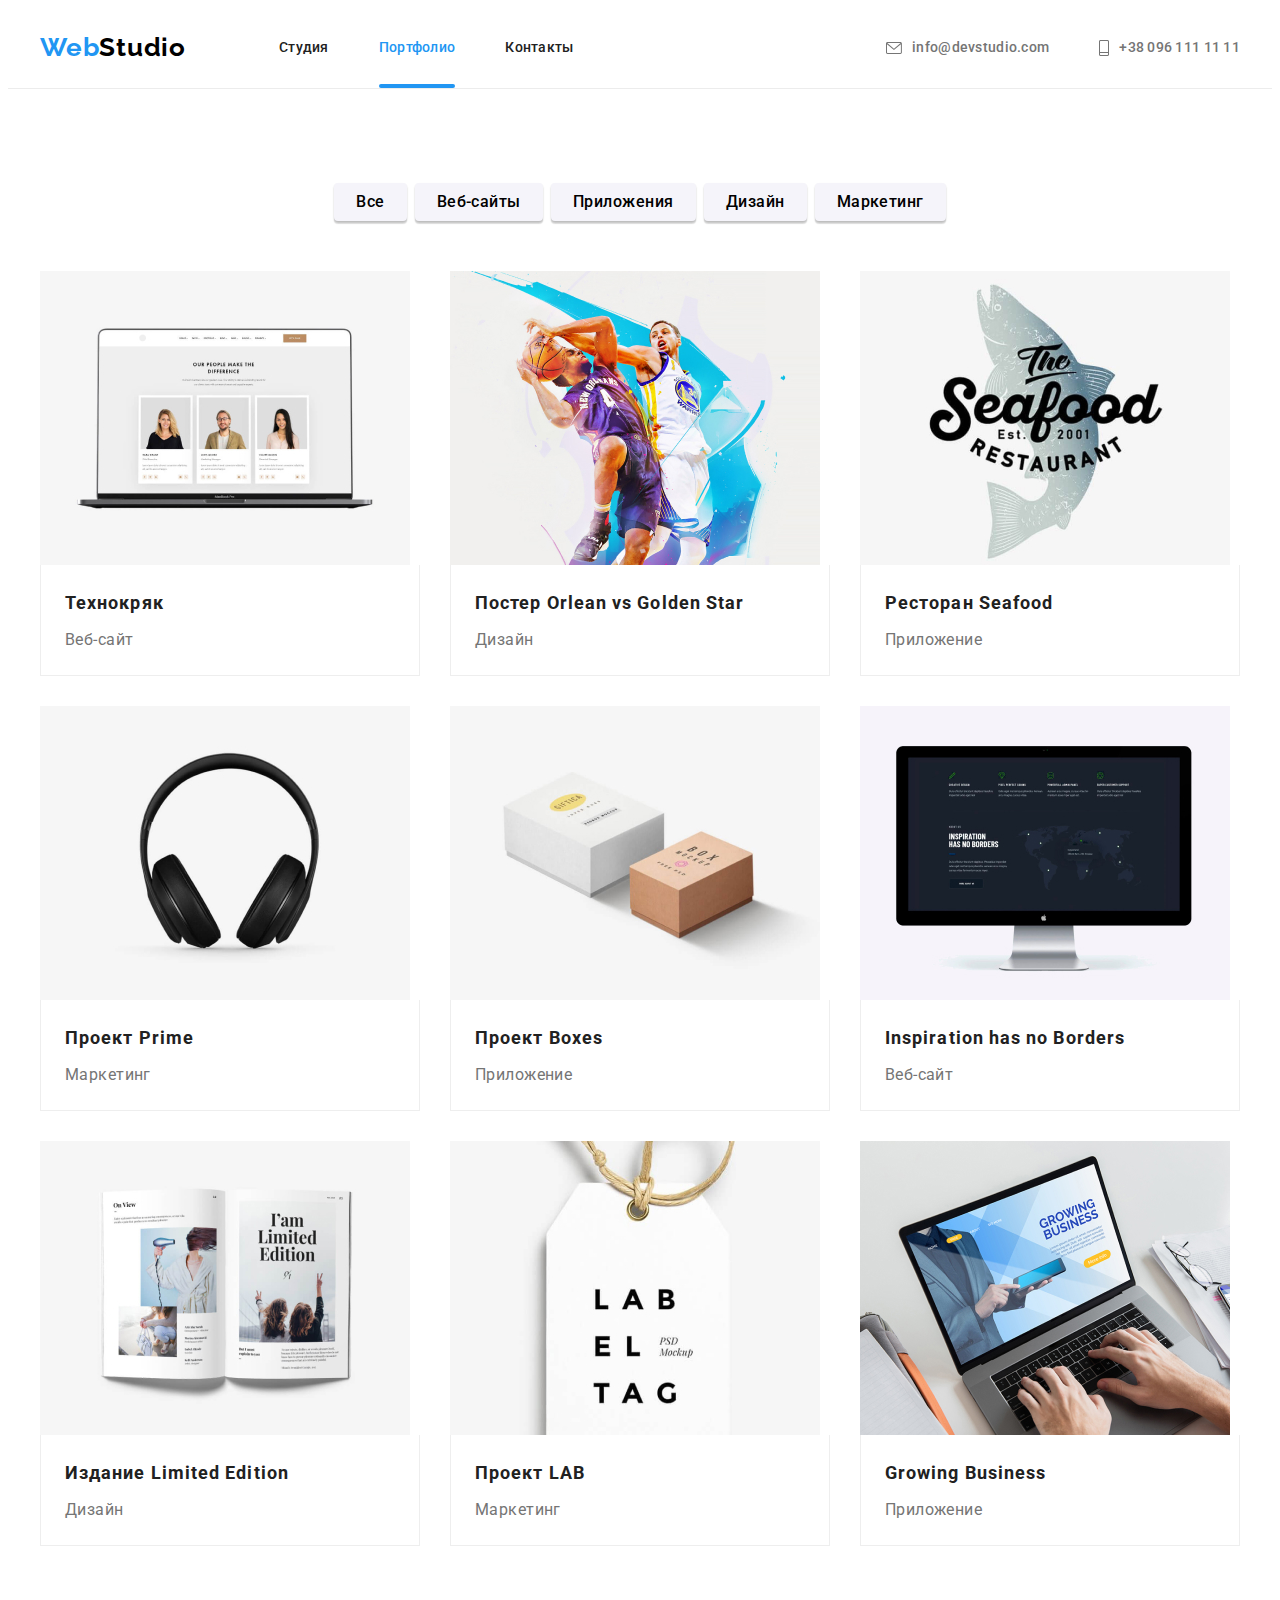
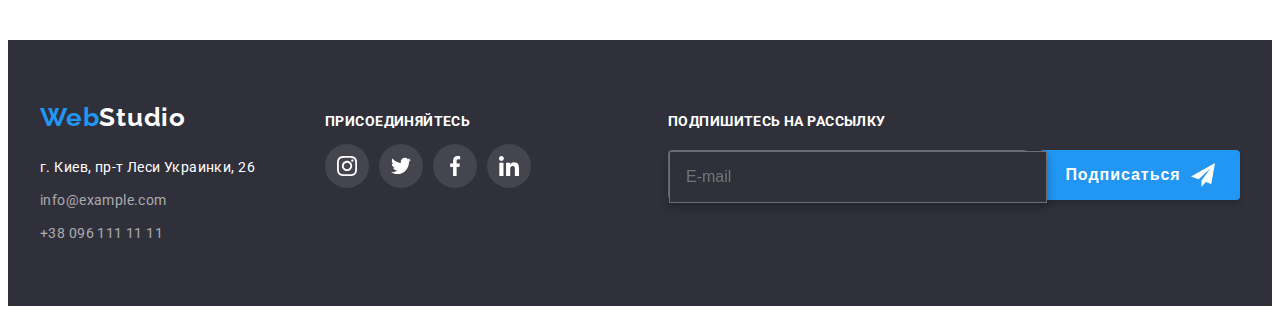
==== commit 4f3fda7f: "BEM and SASS refactoring" ====
--- a/portfolio.html
+++ b/portfolio.html
@@ -15,7 +15,8 @@
         href="https://fonts.googleapis.com/css2?family=Raleway:wght@700&family=Roboto:wght@400;500;700;900&display=swap"
         rel="stylesheet">
     <!-- My style list -->
-    <link rel="stylesheet" href="./css/styles.css">
+    <link rel="stylesheet" href="./css/main.min.css" />
+    <!-- <link rel="stylesheet" href="./css/styles.css"> -->
 </head>
 
 <body>
--- a/css/main.min.css
+++ b/css/main.min.css
@@ -0,0 +1 @@
+:root{--primery-bgr-color: #ffffff;--secondary-bgr-color: #f5f4fa;--footer-bgr-color: #2f303a;--primery-text-color: #757575;--secondary-text-color: #212121;--accent-color: #2196f3;--head-text-color: #ffffff;--head-button-bgr-color: #2196f3;--address-color: rgba(255, 255, 255, 0.6);--logo-color-sec: #000000;--hover-btn-color: #188ce8;--border-color: #eeeeee;--head-border-line: #ececec;--social-icons-color: #afb1b8;--social-bgc: rgba(255, 255, 255, 0.1);--cubic-animation: cubic-bezier(0.4, 0, 0.2, 1);--modal-bgc: rgba(0, 0, 0, 0.2)}.visually-hidden{position:absolute;width:1px;height:1px;margin:-1px;border:0;padding:0;white-space:nowrap;-webkit-clip-path:inset(100%);clip-path:inset(100%);clip:rect(0 0 0 0);overflow:hidden}body{background-color:var(--primery-bgr-color);color:var(--primery-text-color);font-family:"Roboto",sans-serif;font-size:14px;letter-spacing:.03em}h1,h2,h3,h4,h5,h6,p{margin:0px}img{display:block;max-width:100%;height:auto}address{font-style:normal;text-decoration:none;margin-top:20px}.list{list-style:none;padding-left:0;margin:0;text-decoration:none}.link{text-decoration:none}.section{padding-top:94px;padding-bottom:94px}.container{width:1200px;padding-left:15px;padding-right:15px;margin:0 auto}.header{border-bottom:solid 1px var(--head-border-line)}.header__menu-nav{display:-webkit-box;display:-ms-flexbox;display:flex;-webkit-box-align:center;-ms-flex-align:center;align-items:center}.header__logo{color:var(--logo-color-sec);display:inline-block;-webkit-text-decoration-line:none;text-decoration-line:none;font-family:Raleway,sans-serif;font-weight:700;font-size:26px;line-height:1.2;letter-spacing:.03em;margin-top:24px;margin-bottom:25px}.logo--blue{color:var(--accent-color)}.header__navigation{margin-left:93px}.header__page-nav{color:var(--secondary-text-color);display:-webkit-box;display:-ms-flexbox;display:flex;list-style:none;font-weight:500;line-height:1.14;letter-spacing:.02em}.header__page-nav .header__item{margin-right:50px}.header__page-nav .header__item:last-child{margin-right:0px}.header__link{color:var(--secondary-text-color);display:block;padding-top:32px;padding-bottom:32px;font-size:14px;-webkit-transition-property:color;transition-property:color;-webkit-transition-duration:250ms;transition-duration:250ms;-webkit-transition-timing-function:var(--cubic-animation);transition-timing-function:var(--cubic-animation)}.header__link:hover,.header__link:focus{color:var(--accent-color)}.header__link--current{color:var(--accent-color);display:block;padding-top:32px;padding-bottom:32px}.header__contacts-list{display:-webkit-box;display:-ms-flexbox;display:flex;margin-left:auto}.header__contact-info{color:var(--primery-text-color);display:-webkit-box;display:-ms-flexbox;display:flex;-webkit-box-align:center;-ms-flex-align:center;align-items:center;padding-top:32px;padding-bottom:32px;-webkit-text-decoration-line:none;text-decoration-line:none;list-style:none;font-weight:500;line-height:1.14;letter-spacing:.02em;-webkit-transition-property:color;transition-property:color;-webkit-transition-duration:250ms;transition-duration:250ms;-webkit-transition-timing-function:var(--cubic-animation);transition-timing-function:var(--cubic-animation)}.header__contact-info:hover,.header__contact-info:focus{color:var(--accent-color)}.header__contacts-list .header__contact-item{margin-right:50px}.header__contacts-list .header__contact-item:last-child{margin-right:0px}.header__link--current{position:relative}.header__link--current::after{position:absolute;content:"";bottom:0;display:block;background-color:var(--head-button-bgr-color);width:100%;height:4px;border-radius:2px}.backdrop{position:fixed;top:0;left:0;width:100%;height:100%;background-color:var(--modal-bgc);opacity:1;-webkit-transition-property:opacity;transition-property:opacity;-webkit-transition-duration:250ms;transition-duration:250ms;-webkit-transition-timing-function:var(--cubic-animation);transition-timing-function:var(--cubic-animation)}.backdrop.is-hidden{opacity:0;pointer-events:none;-webkit-transition-property:opacity;transition-property:opacity;-webkit-transition-duration:250ms;transition-duration:250ms;-webkit-transition-timing-function:var(--cubic-animation);transition-timing-function:var(--cubic-animation)}.modal{position:absolute;top:50%;left:50%;-webkit-transform:translate(-50%, -50%);transform:translate(-50%, -50%);background-color:var(--primery-bgr-color);width:528px;height:581px;-webkit-box-shadow:0px 1px 3px rgba(0,0,0,.12),0px 1px 1px rgba(0,0,0,.14),0px 2px 1px rgba(0,0,0,.2);box-shadow:0px 1px 3px rgba(0,0,0,.12),0px 1px 1px rgba(0,0,0,.14),0px 2px 1px rgba(0,0,0,.2);border-radius:4px;padding:40px}.btn-close{position:absolute;right:0;top:0;width:30px;height:30px;margin-top:8px;margin-right:8px;border-radius:50%;border:1px solid rgba(0,0,0,.1);background-color:var(--primery-bgr-color);-webkit-transition-property:color,border-color;transition-property:color,border-color;-webkit-transition-duration:250ms;transition-duration:250ms;-webkit-transition-timing-function:var(--cubic-animation);transition-timing-function:var(--cubic-animation);cursor:pointer}.icon-close{display:-webkit-box;display:-ms-flexbox;display:flex;-webkit-box-pack:center;-ms-flex-pack:center;justify-content:center;-webkit-box-align:center;-ms-flex-align:center;align-items:center;fill:currentColor}.btn-close:hover{color:var(--accent-color);border-color:var(--accent-color)}.topic{display:-webkit-box;display:-ms-flexbox;display:flex;-webkit-box-pack:center;-ms-flex-pack:center;justify-content:center;font-weight:700;font-size:20px;line-height:1.15;text-align:center;color:var(--secondary-text-color)}.modal__form-contact{position:relative;display:-webkit-box;display:-ms-flexbox;display:flex;-webkit-box-orient:vertical;-webkit-box-direction:normal;-ms-flex-direction:column;flex-direction:column;-webkit-box-pack:center;-ms-flex-pack:center;justify-content:center;margin-top:10px;-webkit-transition:border-color 250ms var(--cubic-animation);transition:border-color 250ms var(--cubic-animation)}.modal__form-label{font-weight:400;font-size:12px;line-height:1.17;letter-spacing:.01em;color:var(--primery-text-color);margin-bottom:4px}.field-contact{width:448px;height:40px;border:1px solid rgba(33,33,33,.2);border-radius:4px;cursor:pointer;padding-left:42px;outline:currentColor;-webkit-transition:border-color 250ms var(--cubic-animation);transition:border-color 250ms var(--cubic-animation)}.field-contact:focus{outline:var(--accent-color)}.modal__form-contact:focus-within .field-contact,.modal__form-contact:hover .field-contact{border:1px solid var(--accent-color)}.icon-name{position:absolute;top:65%;left:15px;-webkit-transform:translateY(-50%);transform:translateY(-50%);display:inline-block;fill:var(--secondary-text-color);-webkit-transition:fill 250ms var(--cubic-animation);transition:fill 250ms var(--cubic-animation)}.field-contact:focus~.icon-name,.field-contact:hover~.icon-name{fill:var(--accent-color)}.comments{display:-webkit-box;display:-ms-flexbox;display:flex;-webkit-box-orient:vertical;-webkit-box-direction:normal;-ms-flex-direction:column;flex-direction:column;-webkit-box-pack:center;-ms-flex-pack:center;justify-content:center;margin-top:10px}.comments__text{height:120px;resize:none;padding:12px 16px;outline:currentColor}.comments:focus-within .comments__text,.comments:hover .comments__text{border:1px solid var(--accent-color)}.coment-label{font-weight:400;font-size:12px;line-height:1.17;letter-spacing:.01em;color:var(--primery-text-color);margin-bottom:4px}.policy{display:-webkit-box;display:-ms-flexbox;display:flex;-webkit-box-pack:space-evenly;-ms-flex-pack:space-evenly;justify-content:space-evenly;margin-top:20px;margin-bottom:30px;cursor:pointer}.checkbox{cursor:pointer}.terms{color:var(--accent-color)}.modal__accept-btn{display:-webkit-box;display:-ms-flexbox;display:flex;min-width:200px;background:var(--head-button-bgr-color);-webkit-box-shadow:0px 4px 4px rgba(0,0,0,.15);box-shadow:0px 4px 4px rgba(0,0,0,.15);border-radius:4px;border:none;padding:10px 55px 10px 56px;-webkit-box-align:center;-ms-flex-align:center;align-items:center;-webkit-box-pack:center;-ms-flex-pack:center;justify-content:center;margin:0 auto;font-weight:700;font-size:16px;line-height:1.88;letter-spacing:.06em;color:var(--head-text-color);-webkit-transition:background-color 250ms var(--cubic-animation);transition:background-color 250ms var(--cubic-animation);cursor:pointer}.modal__accept-btn:hover,.modal__accept-btn:focus{background:var(--hover-btn-color);-webkit-box-shadow:0px 4px 4px rgba(0,0,0,.15);box-shadow:0px 4px 4px rgba(0,0,0,.15)}.button-list{margin-bottom:50px;display:-webkit-box;display:-ms-flexbox;display:flex;-webkit-box-pack:center;-ms-flex-pack:center;justify-content:center}.button-list>.btn:not(:last-child){margin-right:8px}.filter-button{background-color:var(--secondary-bgr-color);font-family:inherit;font-weight:500;font-size:16px;line-height:1.63;letter-spacing:.03em;cursor:pointer;padding:6px 22px;border-radius:4px;border:none;-webkit-box-shadow:0px 3px 1px rgba(0,0,0,.1),0px 1px 2px rgba(0,0,0,.08),0px 2px 2px rgba(0,0,0,.12);box-shadow:0px 3px 1px rgba(0,0,0,.1),0px 1px 2px rgba(0,0,0,.08),0px 2px 2px rgba(0,0,0,.12);-webkit-transition-property:color,background-color,-webkit-box-shadow;transition-property:color,background-color,-webkit-box-shadow;transition-property:color,background-color,box-shadow;transition-property:color,background-color,box-shadow,-webkit-box-shadow;-webkit-transition-duration:250ms;transition-duration:250ms;-webkit-transition-timing-function:var(--cubic-animation);transition-timing-function:var(--cubic-animation)}.filter-button:hover,.filter-button:focus{color:var(--head-text-color);background-color:var(--accent-color);-webkit-box-shadow:0px 3px 1px rgba(0,0,0,.1),0px 1px 2px rgba(0,0,0,.08),0px 2px 2px rgba(0,0,0,.12);box-shadow:0px 3px 1px rgba(0,0,0,.1),0px 1px 2px rgba(0,0,0,.08),0px 2px 2px rgba(0,0,0,.12)}.filter-button :not(:last-child){margin-right:22px}.project{display:-webkit-box;display:-ms-flexbox;display:flex;-ms-flex-wrap:wrap;flex-wrap:wrap;margin-right:-30px;margin-bottom:-30px}.project__card{margin-right:30px;margin-bottom:30px;-ms-flex-preferred-size:calc(33.3333333333% - 30px);flex-basis:calc(33.3333333333% - 30px)}.project-title{color:var(--secondary-text-color);background-color:var(--head-text-color);font-size:18px;line-height:2;letter-spacing:.06em;margin-bottom:4px}.project-card-description{padding-left:24px;padding-right:24px;padding-top:20px;padding-bottom:20px;border:solid 1px var(--border-color);border-top:none}.project-description{font-size:16px;line-height:1.87;background-color:var(--head-text-color)}.page-hero{background-color:var(--footer-bgr-color);text-align:center;padding-top:200px;padding-bottom:200px}.page-hero__title{color:var(--head-text-color);font-size:44px;font-weight:900;line-height:1.36;letter-spacing:.06em;text-align:center;text-transform:uppercase;width:696px;margin:0 auto}.page-hero__button{color:var(--head-text-color);background-color:var(--accent-color);font-size:16px;font-weight:700;line-height:1.88;font-family:inherit;cursor:pointer;letter-spacing:.06em;display:inline-block;min-width:200px;padding:10px 32px;text-align:center;border-radius:4px;border:none;margin-top:30px;-webkit-transition-property:color,background-color;transition-property:color,background-color;-webkit-transition-duration:250ms;transition-duration:250ms;-webkit-transition-timing-function:var(--cubic-animation);transition-timing-function:var(--cubic-animation)}.page-hero__button:hover,.page-hero__button:focus{background-color:var(--hover-btn-color)}.section-title{color:var(--secondary-text-color);font-size:36px;line-height:1.16;text-align:center;margin-bottom:50px}.benefits{display:-webkit-box;display:-ms-flexbox;display:flex}.benefits__list{margin-right:30px;text-align:left;-ms-flex-preferred-size:calc((100% - 90px)/4);flex-basis:calc((100% - 90px)/4)}.benefits__list:last-child{margin-right:0px}.benefits__thumb{width:270px;height:120px;background-color:var(--secondary-bgr-color);margin-bottom:30px;border:none;border-radius:4px;display:-webkit-box;display:-ms-flexbox;display:flex;-webkit-box-align:center;-ms-flex-align:center;align-items:center;-webkit-box-pack:center;-ms-flex-pack:center;justify-content:center}.section-subtitle{color:var(--secondary-text-color);line-height:1.14;text-transform:uppercase;font-size:14px;margin-bottom:10px}.desc{line-height:1.7}.work-section{padding-top:0;padding-bottom:94px}.work-section__list{display:-webkit-box;display:-ms-flexbox;display:flex}.work-section__item{-ms-flex-preferred-size:calc((100% - 60px)/3);flex-basis:calc((100% - 60px)/3)}.work-section__item:not(:last-child){margin-right:30px}.company-team{background-color:var(--secondary-bgr-color)}.company-team__list{display:-webkit-box;display:-ms-flexbox;display:flex}.company-team__item{background-color:var(--head-text-color);max-width:270px}.company-team__item:not(:last-child){margin-right:30px;-ms-flex-preferred-size:calc((100% - 90px)/4);flex-basis:calc((100% - 90px)/4);border-bottom-left-radius:4px;border-bottom-right-radius:4px}.icons-social{display:-webkit-box;display:-ms-flexbox;display:flex;-webkit-box-pack:center;-ms-flex-pack:center;justify-content:center;gap:10px}.icon-panel-logo{display:-webkit-box;display:-ms-flexbox;display:flex;-webkit-box-pack:center;-ms-flex-pack:center;justify-content:center;-webkit-box-align:center;-ms-flex-align:center;align-items:center;width:44px;height:44px;border-radius:50%;cursor:pointer;color:var(--social-icons-color);-webkit-transition-property:color,background-color;transition-property:color,background-color;-webkit-transition-duration:250ms;transition-duration:250ms;-webkit-transition-timing-function:var(--cubic-animation);transition-timing-function:var(--cubic-animation)}.icon-network{fill:currentColor}.icon-panel-logo:hover,.icon-panel-logo:focus{background-color:var(--accent-color);color:var(--head-text-color)}.company-team__item{-webkit-box-shadow:0px 1px 3px rgba(0,0,0,.12),0px 1px 1px rgba(0,0,0,.14),0px 2px 1px rgba(0,0,0,.2);box-shadow:0px 1px 3px rgba(0,0,0,.12),0px 1px 1px rgba(0,0,0,.14),0px 2px 1px rgba(0,0,0,.2)}.team-description{padding-top:30px;padding-bottom:30px;text-align:center}.full-name{color:var(--secondary-text-color);font-size:16px;font-weight:500;line-height:1.18;margin-bottom:10px}.job-title{font-size:16px;line-height:1.18;margin-bottom:16px}.customers{display:-webkit-box;display:-ms-flexbox;display:flex;gap:30px}.customers__logo{display:-webkit-box;display:-ms-flexbox;display:flex;-webkit-box-pack:center;-ms-flex-pack:center;justify-content:center;-webkit-box-align:center;-ms-flex-align:center;align-items:center;width:170px;height:92px;border:1px solid #afb1b8;border-radius:4px;cursor:pointer;color:var(--social-icons-color);-webkit-transition-property:color,border-color;transition-property:color,border-color;-webkit-transition-duration:250ms;transition-duration:250ms;-webkit-transition-timing-function:var(--cubic-animation);transition-timing-function:var(--cubic-animation)}.customers__logo:hover,.customers__logo:focus{color:var(--accent-color);border-color:var(--accent-color)}.customers__logo--icon-comp{fill:currentColor}.overlay{background-image:-webkit-gradient(linear, left top, right top, from(rgba(47, 48, 58, 0.4)), to(rgba(47, 48, 58, 0.4))),url(../images/header.jpg);background-image:linear-gradient(to right, rgba(47, 48, 58, 0.4), rgba(47, 48, 58, 0.4)),url(../images/header.jpg);background-position:center;background-repeat:no-repeat;background-size:cover;max-width:1600px;height:600px;margin:0 auto}.header__icon-mail{width:16px;height:12px;margin-right:10px;fill:currentColor}.header__icon-tel{width:10px;height:16px;margin-right:10px;fill:currentColor}.header__icon:hover,.header__icon:focus{fill:var(--accent-color)}.footer{background-color:var(--footer-bgr-color);padding-top:60px;padding-bottom:60px}.footer__logo{color:var(--head-text-color);font-family:Raleway,sans-serif;font-weight:700;font-size:26px;line-height:1.38;letter-spacing:.03em;text-decoration:none}.footer__item{display:block}.footer__item:not(:last-child){margin-bottom:9px}.footer__address{color:var(--head-text-color);margin-top:20px;line-height:1.71;-webkit-transition-property:color;transition-property:color;-webkit-transition-duration:250ms;transition-duration:250ms;-webkit-transition-timing-function:var(--cubic-animation);transition-timing-function:var(--cubic-animation)}.footer__address:hover,.footer__address:focus{color:var(--accent-color)}.footer__contact{color:var(--address-color);line-height:1.71;-webkit-transition-property:color;transition-property:color;-webkit-transition-duration:250ms;transition-duration:250ms;-webkit-transition-timing-function:var(--cubic-animation);transition-timing-function:var(--cubic-animation)}.footer__contact:hover,.footer__contact:focus{color:var(--accent-color)}.footer__container{display:-webkit-box;display:-ms-flexbox;display:flex;-webkit-box-align:baseline;-ms-flex-align:baseline;align-items:baseline}.footer__box-contact{margin-right:70px}.footer__box-social{margin-right:auto}.footer__icon-list{display:-webkit-box;display:-ms-flexbox;display:flex;list-style:none;-webkit-box-pack:center;-ms-flex-pack:center;justify-content:center;gap:10px;padding-left:0}.footer__slogan{color:var(--head-text-color);font-weight:700;line-height:1.14;text-transform:uppercase}.footer-panel-logo{display:-webkit-box;display:-ms-flexbox;display:flex;-webkit-box-pack:center;-ms-flex-pack:center;justify-content:center;-webkit-box-align:center;-ms-flex-align:center;align-items:center;width:44px;height:44px;border-radius:50%;cursor:pointer;background-color:var(--social-bgc);fill:var(--head-text-color);-webkit-transition-property:background-color;transition-property:background-color;-webkit-transition-duration:250ms;transition-duration:250ms;-webkit-transition-timing-function:var(--cubic-animation);transition-timing-function:var(--cubic-animation)}.footer-panel-logo:hover,.footer-panel-logo:focus{background-color:var(--accent-color)}.footer__form--window{display:-webkit-box;display:-ms-flexbox;display:flex;margin-top:20px}.footer__label{min-width:358px;border:1px solid rgba(255,255,255,.3);-webkit-filter:drop-shadow(0px 4px 4px rgba(0, 0, 0, 0.15));filter:drop-shadow(0px 4px 4px rgba(0, 0, 0, 0.15));border-radius:4px}.footer__input{width:100%;height:100%;background-color:var(--footer-bgr-color);font-size:16px;line-height:1.25;color:rgba(255,255,255,.6);outline:currentColor;-webkit-transition:border-color 250ms var(--cubic-animation);transition:border-color 250ms var(--cubic-animation);padding-left:16px;-webkit-filter:drop-shadow(0px 4px 4px rgba(0, 0, 0, 0.15));filter:drop-shadow(0px 4px 4px rgba(0, 0, 0, 0.15));border:1px solid rgba(255,255,255,.3)}.footer__button{display:-webkit-box;display:-ms-flexbox;display:flex;-webkit-box-align:center;-ms-flex-align:center;align-items:center;-webkit-box-pack:center;-ms-flex-pack:center;justify-content:center;margin-left:12px;min-width:200px;padding-top:10px;padding-bottom:10px;background:var(--accent-color);-webkit-box-shadow:0px 4px 4px rgba(0,0,0,.15);box-shadow:0px 4px 4px rgba(0,0,0,.15);border-radius:4px;border:none;cursor:pointer;gap:10px}.footer__btn-text{display:-webkit-box;display:-ms-flexbox;display:flex;font-weight:700;font-size:16px;line-height:1.88;letter-spacing:.06em;color:var(--head-text-color)}.icon-send{fill:var(--head-text-color)}.project__card--link{display:block;color:inherit}.project__card--link:hover,.project__card--link:focus{-webkit-box-shadow:0px 1px 1px rgba(0,0,0,.12),0px 4px 4px rgba(0,0,0,.06),1px 4px 6px rgba(0,0,0,.16);box-shadow:0px 1px 1px rgba(0,0,0,.12),0px 4px 4px rgba(0,0,0,.06),1px 4px 6px rgba(0,0,0,.16)}.work-section__item{position:relative}.job-description{position:absolute;display:-webkit-box;display:-ms-flexbox;display:flex;-webkit-box-pack:center;-ms-flex-pack:center;justify-content:center;-webkit-box-align:center;-ms-flex-align:center;align-items:center;font-weight:700;font-size:14px;line-height:1.17;bottom:0;left:0;width:100%;background-color:rgba(47,48,58,.8);height:70px;color:var(--head-text-color);text-transform:uppercase}.project__card--window{position:relative;overflow:hidden}.window-overlay{position:absolute;background-color:rgba(33,150,243,.9);top:0px;right:0px;width:100%;height:100%;-webkit-transform:translateY(100%);transform:translateY(100%);-webkit-transition:-webkit-transform 250ms var(--cubic-animation);transition:-webkit-transform 250ms var(--cubic-animation);transition:transform 250ms var(--cubic-animation);transition:transform 250ms var(--cubic-animation), -webkit-transform 250ms var(--cubic-animation)}.window-overlay__text{font-weight:400;font-size:18px;line-height:1.56;color:var(--head-text-color);padding:63px 24px}.project__card--link:hover .window-overlay,.project__card--link:focus .window-overlay{-webkit-transform:translateY(0);transform:translateY(0);opacity:1}/*# sourceMappingURL=main.min.css.map */--- a/css/styles.css
+++ b/css/styles.css
@@ -1,4 +1,4 @@
-:root {
+/* :root {
   --primery-bgr-color: #ffffff;
   --secondary-bgr-color: #f5f4fa;
   --footer-bgr-color: #2f303a;
@@ -28,7 +28,7 @@
 
 /* Defoult styles start color red*/
 
-h1,
+/* h1,
 h2,
 h3,
 h4,
@@ -48,9 +48,9 @@
   font-style: normal;
   text-decoration: none;
   margin-top: 20px;
-}
-
-.section {
+} */
+*/ 
+/* .section {
   padding-top: 94px;
   padding-bottom: 94px;
 }
@@ -71,11 +71,11 @@
 
 .link {
   text-decoration: none;
-}
+} */
 
 /* All navigation */
 
-.header {
+/* .header {
   border-bottom: solid 1px var(--head-border-line);
 }
 .header__menu-nav {
@@ -174,11 +174,11 @@
 .header__contact-info:hover,
 .header__contact-info:focus {
   color: var(--accent-color);
-}
+} */
 
 /* First page */
 
-.page-hero {
+/* .page-hero {
   background-color: var(--footer-bgr-color);
   text-align: center;
   padding-top: 200px;
@@ -221,9 +221,9 @@
 .page-hero__button:hover,
 .page-hero__button:focus {
   background-color: var(--hover-btn-color);
-}
-
-.visually-hidden {
+} */
+
+/* .visually-hidden {
   position: absolute;
   width: 1px;
   height: 1px;
@@ -234,9 +234,9 @@
   clip-path: inset(100%);
   clip: rect(0 0 0 0);
   overflow: hidden;
-}
-
-.section-title {
+} */
+
+/* .section-title {
   color: var(--secondary-text-color);
   font-size: 36px;
   line-height: 1.16;
@@ -322,11 +322,11 @@
   font-size: 16px;
   line-height: 1.18;
   margin-bottom: 16px;
-}
+} */
 
 /* ===========Portfolio page========== */
 
-.button-list {
+/* .button-list {
   margin-bottom: 50px;
   display: flex;
   justify-content: center;
@@ -362,9 +362,9 @@
   background-color: var(--accent-color);
   box-shadow: 0px 3px 1px rgba(0, 0, 0, 0.1), 0px 1px 2px rgba(0, 0, 0, 0.08),
     0px 2px 2px rgba(0, 0, 0, 0.12);
-}
-
-.project {
+} */
+
+/* .project {
   display: flex;
   flex-wrap: wrap;
   margin-right: -30px;
@@ -399,11 +399,11 @@
   font-size: 16px;
   line-height: 1.87;
   background-color: var(--head-text-color);
-}
+} */
 
 /* ==========Footer========== */
 
-.footer {
+/* .footer {
   background-color: var(--footer-bgr-color);
   padding-top: 60px;
   padding-bottom: 60px;
@@ -448,12 +448,12 @@
 .footer__contact:hover,
 .footer__contact:focus {
   color: var(--accent-color);
-}
+} */
 
 /* ==========HW4 add icons========= */
 
 /* =========HERO img========== */
-.overlay {
+/* .overlay {
   background-image: linear-gradient(to right, rgba(47, 48, 58, 0.4), rgba(47, 48, 58, 0.4)),
     url(../images/header.jpg);
   background-position: center;
@@ -462,10 +462,10 @@
   max-width: 1600px;
   height: 600px;
   margin: 0 auto;
-}
+} */
 
 /* ==========mail and tel icons========== */
-.header__icon-mail {
+/* .header__icon-mail {
   width: 16px;
   height: 12px;
   margin-right: 10px;
@@ -482,11 +482,11 @@
 .header__icon:hover,
 .header__icon:focus {
   fill: var(--accent-color);
-}
+} */
 
 /* ==========Стилізація особливостей========== */
 
-.benefits__thumb {
+/* .benefits__thumb {
   width: 270px;
   height: 120px;
   background-color: var(--secondary-bgr-color);
@@ -496,11 +496,11 @@
   display: flex;
   align-items: center;
   justify-content: center;
-}
+} */
 
 /* ============Socials-network icons========= */
 
-.icons-social {
+/* .icons-social {
   display: flex;
   justify-content: center;
   gap: 10px;
@@ -533,9 +533,9 @@
 .company-team__item {
   box-shadow: 0px 1px 3px rgba(0, 0, 0, 0.12), 0px 1px 1px rgba(0, 0, 0, 0.14),
     0px 2px 1px rgba(0, 0, 0, 0.2);
-}
-
-/* =========Regular customers list========== */
+} */
+
+/* =========Regular customers list==========
 
 .customers {
   display: flex;
@@ -565,9 +565,9 @@
 .customers__logo:focus {
   color: var(--accent-color);
   border-color: var(--accent-color);
-}
-
-/* ==========Portfolio page */
+} */
+
+/* ==========Portfolio page
 
 .project__card--link {
   display: block;
@@ -578,11 +578,11 @@
 .project__card--link:focus {
   box-shadow: 0px 1px 1px rgba(0, 0, 0, 0.12), 0px 4px 4px rgba(0, 0, 0, 0.06),
     1px 4px 6px rgba(0, 0, 0, 0.16);
-}
+} */
 
 /* ==========Footer slogan with icons */
 
-.footer__container {
+/* .footer__container {
   display: flex;
   align-items: baseline;
 }
@@ -628,11 +628,11 @@
 .footer-panel-logo:hover,
 .footer-panel-logo:focus {
   background-color: var(--accent-color);
-}
+} */
 
 /* ==========HW-05========== */
 
-/* ==========Задали синюю полосу в навигации по страницам========== */
+/* ==========Задали синюю полосу в навигации по страницам==========
 
 .header__link--current {
   position: relative;
@@ -647,11 +647,11 @@
   width: 100%;
   height: 4px;
   border-radius: 2px;
-}
+} */
 
 /* ==========MODAL-WINDOW========== */
 
-.backdrop {
+/* .backdrop {
   position: fixed;
   top: 0;
   left: 0;
@@ -713,11 +713,11 @@
 .btn-close:hover {
   color: var(--accent-color);
   border-color: var(--accent-color);
-}
+} */
 
 /* ==========Подпись под работами========== */
 
-.work-section__item {
+/* .work-section__item {
   position: relative;
 }
 
@@ -736,11 +736,11 @@
   height: 70px;
   color: var(--head-text-color);
   text-transform: uppercase;
-}
+} */
 
 /* ===========Наши проекты============= */
 
-.project__card--window {
+/* .project__card--window {
   position: relative;
   overflow: hidden;
 }
@@ -768,16 +768,13 @@
 .project__card--link:focus .window-overlay {
   transform: translateY(0);
   opacity: 1;
-}
+} */
 
 /* ==========HW06========== */
 /* ==========Footer input========== */
 
-.footer__form--window {
-  display: flex;
-  /* flex-direction: row;
-  justify-content: space-between;
-  align-items: center; */
+/* .footer__form--window {
+  display: flex;
   margin-top: 20px;
 }
 
@@ -830,11 +827,11 @@
 
 .icon-send {
   fill: var(--head-text-color);
-}
+} */
 
 /* ===========Modal-form inpur========== */
 
-.topic {
+/* .topic {
   display: flex;
   justify-content: center;
   font-weight: 700;
@@ -965,4 +962,4 @@
 .modal__accept-btn:focus {
   background: var(--hover-btn-color);
   box-shadow: 0px 4px 4px rgba(0, 0, 0, 0.15);
-}
+} */
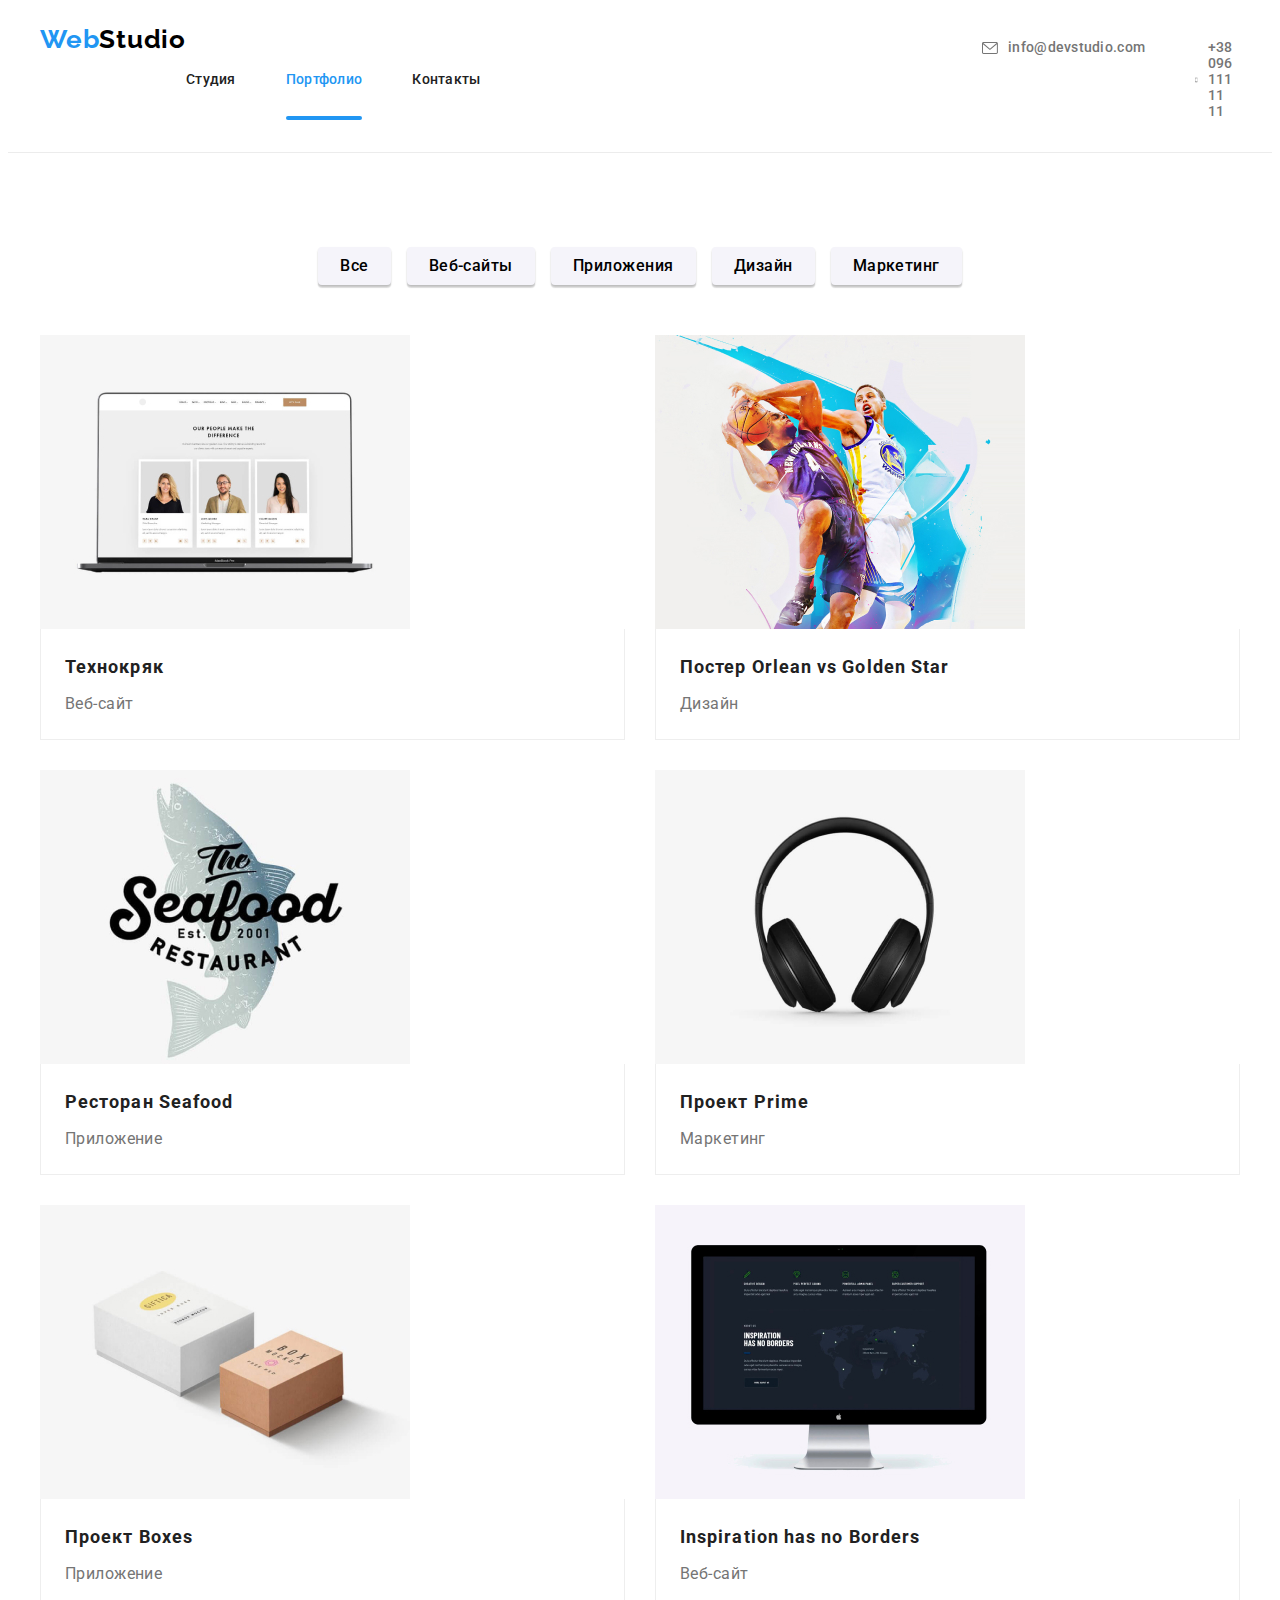
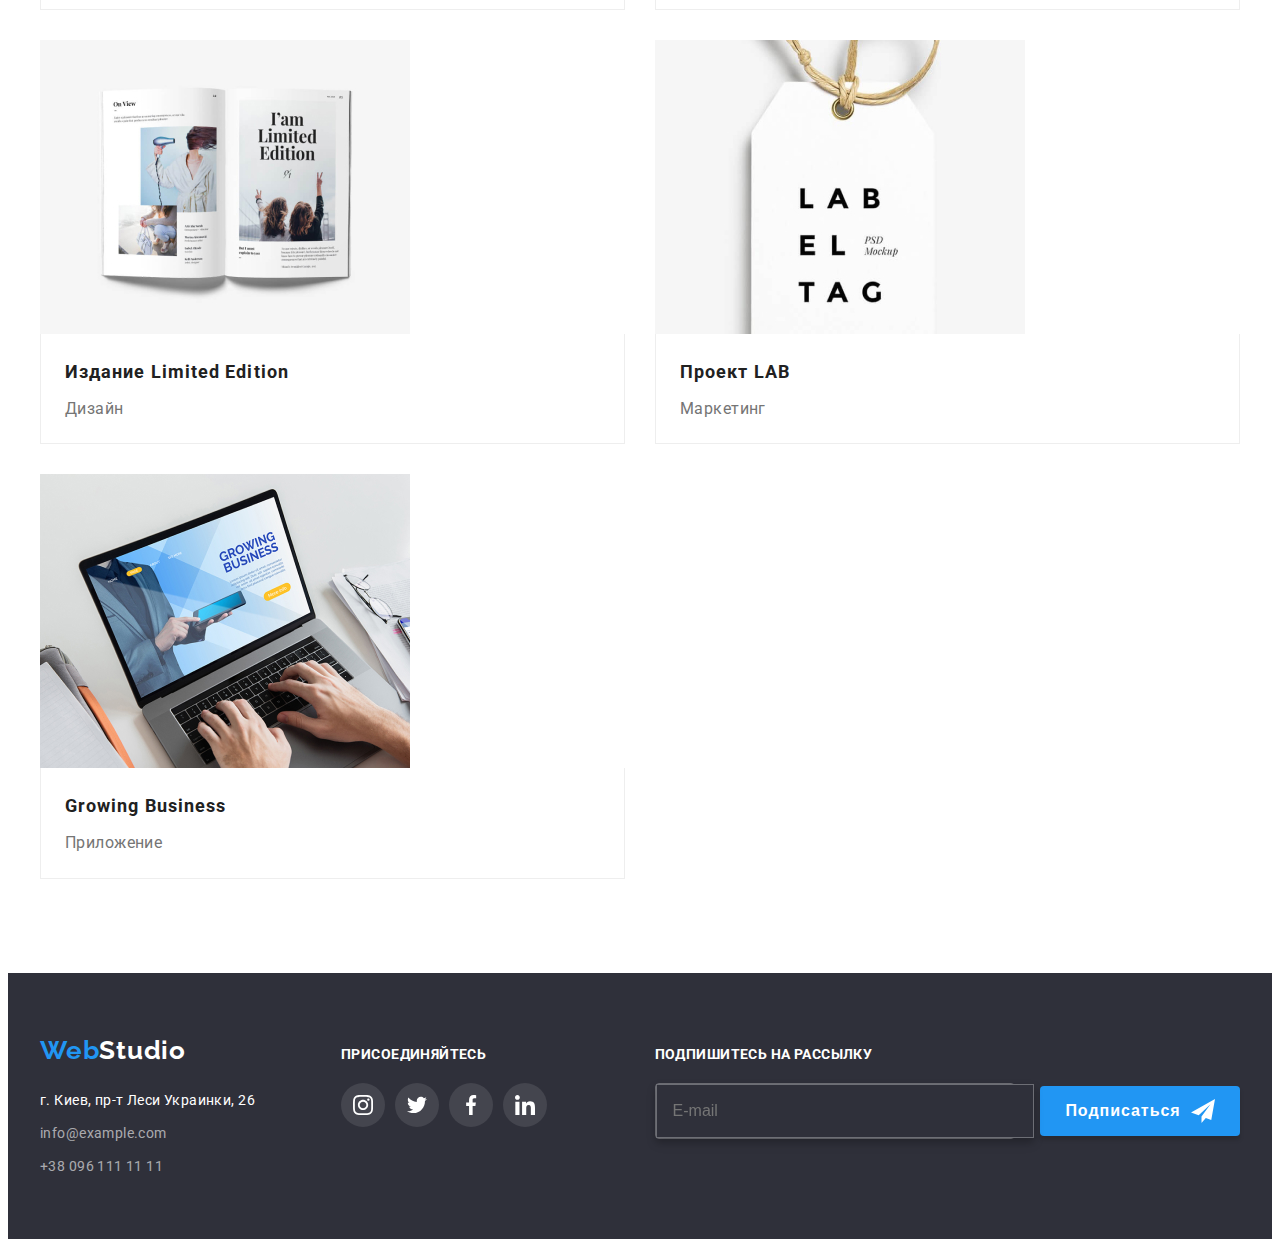
==== commit 3643ce68: "this is Sparta" ====
--- a/portfolio.html
+++ b/portfolio.html
@@ -235,73 +235,78 @@
 
     <footer class="footer">
         <div class="container footer__container">
-            <div class="footer__box-contact">
-                <a href="./index.html" class="footer__logo"><span class="logo--blue">Web</span>Studio</a>
-                <address class="address">
-                    <ul class="contacts-list list">
-                        <li class="footer__item">
-                            <a class="footer__address link" href="https://bit.ly/3pXMvUd" target="_blank"
-                                rel="noopener noreferrer">г. Киев, пр-т Леси Украинки, 26</a>
+            <div class="footer__container--content">
+                <div class="footer__box-contact">
+                    <a href="./index.html" class="footer__logo"><span class="logo--blue">Web</span>Studio</a>
+                    <address class="address">
+                        <ul class="contacts-list list">
+                            <li class="footer__item">
+                                <a class="footer__address link" href="https://bit.ly/3pXMvUd" target="_blank"
+                                    rel="noopener noreferrer">г. Киев, пр-т Леси Украинки, 26</a>
+                            </li>
+                            <li class="footer__item">
+                                <a class="footer__contact mail link"
+                                    href="mailto:info@devstudio.com">info@example.com</a>
+                            </li>
+                            <li class="footer__item">
+                                <a class="footer__contact phone link" href="tel:+380961111111">+38 096 111 11 11</a>
+                            </li>
+                        </ul>
+                    </address>
+                </div>
+                <div class="footer__box-social">
+                    <p class="footer__slogan">присоединяйтесь</p>
+                    <ul class="footer__icon-list link">
+                        <li class="icon-panel">
+                            <a class="footer-panel-logo list" href="" target="_blank" rel="noopener noreferrer">
+                                <svg class="icon-instagram" width="20" height="20">
+                                    <use href="./images/icons.svg#icon-instagram"></use>
+                                </svg>
+                            </a>
                         </li>
-                        <li class="footer__item">
-                            <a class="footer__contact mail link" href="mailto:info@devstudio.com">info@example.com</a>
+                        <li class="icon-panel">
+                            <a class="footer-panel-logo" href="" target="_blank" rel="noopener noreferrer">
+                                <svg class="icon-instagram" width="20" height="20">
+                                    <use href="./images/icons.svg#icon-twitter"></use>
+                                </svg>
+                            </a>
                         </li>
-                        <li class="footer__item">
-                            <a class="footer__contact phone link" href="tel:+380961111111">+38 096 111 11 11</a>
+                        <li class="icon-panel">
+                            <a class="footer-panel-logo" href="" target="_blank" rel="noopener noreferrer">
+                                <svg class="icon-instagram" width="20" height="20">
+                                    <use href="./images/icons.svg#icon-facebook"></use>
+                                </svg>
+                            </a>
+                        </li>
+                        <li class="icon-panel">
+                            <a class="footer-panel-logo" href="" target="_blank" rel="noopener noreferrer">
+                                <svg class="icon-instagram" width="20" height="20">
+                                    <use href="./images/icons.svg#icon-linkedin"></use>
+                                </svg>
+                            </a>
                         </li>
                     </ul>
-                </address>
+                </div>
             </div>
-            <div class="footer__box-social">
-                <p class="footer__slogan">присоединяйтесь</p>
-                <ul class="footer__icon-list link">
-                    <li class="icon-panel">
-                        <a class="footer-panel-logo list" href="" target="_blank" rel="noopener noreferrer">
-                            <svg class="icon-instagram" width="20" height="20">
-                                <use href="./images/icons.svg#icon-instagram"></use>
-                            </svg>
-                        </a>
-                    </li>
-                    <li class="icon-panel">
-                        <a class="footer-panel-logo" href="" target="_blank" rel="noopener noreferrer">
-                            <svg class="icon-instagram" width="20" height="20">
-                                <use href="./images/icons.svg#icon-twitter"></use>
-                            </svg>
-                        </a>
-                    </li>
-                    <li class="icon-panel">
-                        <a class="footer-panel-logo" href="" target="_blank" rel="noopener noreferrer">
-                            <svg class="icon-instagram" width="20" height="20">
-                                <use href="./images/icons.svg#icon-facebook"></use>
-                            </svg>
-                        </a>
-                    </li>
-                    <li class="icon-panel">
-                        <a class="footer-panel-logo" href="" target="_blank" rel="noopener noreferrer">
-                            <svg class="icon-instagram" width="20" height="20">
-                                <use href="./images/icons.svg#icon-linkedin"></use>
-                            </svg>
-                        </a>
-                    </li>
-                </ul>
-            </div>
-            <div class="footer__form">
+            <form class="footer__form--window">
                 <p class="footer__slogan">Подпишитесь на рассылку</p>
-                <form class="footer__form--window">
-                    <label class="footer__label">
-                        <input class="footer__input" type="email" name="mail" placeholder="E-mail" autocomplete="off"
-                            required>
-                    </label>
+                <div class="footer__form">
+                    <div class="footer__form--text">
+                        <label class="footer__label">
+                            <input class="footer__input" type="email" name="mail" placeholder="E-mail"
+                                autocomplete="off" required>
+                        </label>
+                    </div>
                     <button type="submit" class="footer__button"> <span class="footer__btn-text">Подписаться</span>
                         <svg class="icon-send" width="24" height="24">
                             <use href="./images/icons.svg#icon-send"></use>
                         </svg>
                     </button>
-                </form>
-            </div>
+                </div>
+            </form>
         </div>
     </footer>
-
+    <script src="./js/menu.js"></script>
 </body>
 
 </html>--- a/css/main.min.css
+++ b/css/main.min.css
@@ -1 +1 @@
-:root{--primery-bgr-color: #ffffff;--secondary-bgr-color: #f5f4fa;--footer-bgr-color: #2f303a;--primery-text-color: #757575;--secondary-text-color: #212121;--accent-color: #2196f3;--head-text-color: #ffffff;--head-button-bgr-color: #2196f3;--address-color: rgba(255, 255, 255, 0.6);--logo-color-sec: #000000;--hover-btn-color: #188ce8;--border-color: #eeeeee;--head-border-line: #ececec;--social-icons-color: #afb1b8;--social-bgc: rgba(255, 255, 255, 0.1);--cubic-animation: cubic-bezier(0.4, 0, 0.2, 1);--modal-bgc: rgba(0, 0, 0, 0.2)}.visually-hidden{position:absolute;width:1px;height:1px;margin:-1px;border:0;padding:0;white-space:nowrap;-webkit-clip-path:inset(100%);clip-path:inset(100%);clip:rect(0 0 0 0);overflow:hidden}body{background-color:var(--primery-bgr-color);color:var(--primery-text-color);font-family:"Roboto",sans-serif;font-size:14px;letter-spacing:.03em}h1,h2,h3,h4,h5,h6,p{margin:0px}img{display:block;max-width:100%;height:auto}address{font-style:normal;text-decoration:none;margin-top:20px}.list{list-style:none;padding-left:0;margin:0;text-decoration:none}.link{text-decoration:none}.section{padding-top:94px;padding-bottom:94px}.container{width:1200px;padding-left:15px;padding-right:15px;margin:0 auto}.header{border-bottom:solid 1px var(--head-border-line)}.header__menu-nav{display:-webkit-box;display:-ms-flexbox;display:flex;-webkit-box-align:center;-ms-flex-align:center;align-items:center}.header__logo{color:var(--logo-color-sec);display:inline-block;-webkit-text-decoration-line:none;text-decoration-line:none;font-family:Raleway,sans-serif;font-weight:700;font-size:26px;line-height:1.2;letter-spacing:.03em;margin-top:24px;margin-bottom:25px}.logo--blue{color:var(--accent-color)}.header__navigation{margin-left:93px}.header__page-nav{color:var(--secondary-text-color);display:-webkit-box;display:-ms-flexbox;display:flex;list-style:none;font-weight:500;line-height:1.14;letter-spacing:.02em}.header__page-nav .header__item{margin-right:50px}.header__page-nav .header__item:last-child{margin-right:0px}.header__link{color:var(--secondary-text-color);display:block;padding-top:32px;padding-bottom:32px;font-size:14px;-webkit-transition-property:color;transition-property:color;-webkit-transition-duration:250ms;transition-duration:250ms;-webkit-transition-timing-function:var(--cubic-animation);transition-timing-function:var(--cubic-animation)}.header__link:hover,.header__link:focus{color:var(--accent-color)}.header__link--current{color:var(--accent-color);display:block;padding-top:32px;padding-bottom:32px}.header__contacts-list{display:-webkit-box;display:-ms-flexbox;display:flex;margin-left:auto}.header__contact-info{color:var(--primery-text-color);display:-webkit-box;display:-ms-flexbox;display:flex;-webkit-box-align:center;-ms-flex-align:center;align-items:center;padding-top:32px;padding-bottom:32px;-webkit-text-decoration-line:none;text-decoration-line:none;list-style:none;font-weight:500;line-height:1.14;letter-spacing:.02em;-webkit-transition-property:color;transition-property:color;-webkit-transition-duration:250ms;transition-duration:250ms;-webkit-transition-timing-function:var(--cubic-animation);transition-timing-function:var(--cubic-animation)}.header__contact-info:hover,.header__contact-info:focus{color:var(--accent-color)}.header__contacts-list .header__contact-item{margin-right:50px}.header__contacts-list .header__contact-item:last-child{margin-right:0px}.header__link--current{position:relative}.header__link--current::after{position:absolute;content:"";bottom:0;display:block;background-color:var(--head-button-bgr-color);width:100%;height:4px;border-radius:2px}.backdrop{position:fixed;top:0;left:0;width:100%;height:100%;background-color:var(--modal-bgc);opacity:1;-webkit-transition-property:opacity;transition-property:opacity;-webkit-transition-duration:250ms;transition-duration:250ms;-webkit-transition-timing-function:var(--cubic-animation);transition-timing-function:var(--cubic-animation)}.backdrop.is-hidden{opacity:0;pointer-events:none;-webkit-transition-property:opacity;transition-property:opacity;-webkit-transition-duration:250ms;transition-duration:250ms;-webkit-transition-timing-function:var(--cubic-animation);transition-timing-function:var(--cubic-animation)}.modal{position:absolute;top:50%;left:50%;-webkit-transform:translate(-50%, -50%);transform:translate(-50%, -50%);background-color:var(--primery-bgr-color);width:528px;height:581px;-webkit-box-shadow:0px 1px 3px rgba(0,0,0,.12),0px 1px 1px rgba(0,0,0,.14),0px 2px 1px rgba(0,0,0,.2);box-shadow:0px 1px 3px rgba(0,0,0,.12),0px 1px 1px rgba(0,0,0,.14),0px 2px 1px rgba(0,0,0,.2);border-radius:4px;padding:40px}.btn-close{position:absolute;right:0;top:0;width:30px;height:30px;margin-top:8px;margin-right:8px;border-radius:50%;border:1px solid rgba(0,0,0,.1);background-color:var(--primery-bgr-color);-webkit-transition-property:color,border-color;transition-property:color,border-color;-webkit-transition-duration:250ms;transition-duration:250ms;-webkit-transition-timing-function:var(--cubic-animation);transition-timing-function:var(--cubic-animation);cursor:pointer}.icon-close{display:-webkit-box;display:-ms-flexbox;display:flex;-webkit-box-pack:center;-ms-flex-pack:center;justify-content:center;-webkit-box-align:center;-ms-flex-align:center;align-items:center;fill:currentColor}.btn-close:hover{color:var(--accent-color);border-color:var(--accent-color)}.topic{display:-webkit-box;display:-ms-flexbox;display:flex;-webkit-box-pack:center;-ms-flex-pack:center;justify-content:center;font-weight:700;font-size:20px;line-height:1.15;text-align:center;color:var(--secondary-text-color)}.modal__form-contact{position:relative;display:-webkit-box;display:-ms-flexbox;display:flex;-webkit-box-orient:vertical;-webkit-box-direction:normal;-ms-flex-direction:column;flex-direction:column;-webkit-box-pack:center;-ms-flex-pack:center;justify-content:center;margin-top:10px;-webkit-transition:border-color 250ms var(--cubic-animation);transition:border-color 250ms var(--cubic-animation)}.modal__form-label{font-weight:400;font-size:12px;line-height:1.17;letter-spacing:.01em;color:var(--primery-text-color);margin-bottom:4px}.field-contact{width:448px;height:40px;border:1px solid rgba(33,33,33,.2);border-radius:4px;cursor:pointer;padding-left:42px;outline:currentColor;-webkit-transition:border-color 250ms var(--cubic-animation);transition:border-color 250ms var(--cubic-animation)}.field-contact:focus{outline:var(--accent-color)}.modal__form-contact:focus-within .field-contact,.modal__form-contact:hover .field-contact{border:1px solid var(--accent-color)}.icon-name{position:absolute;top:65%;left:15px;-webkit-transform:translateY(-50%);transform:translateY(-50%);display:inline-block;fill:var(--secondary-text-color);-webkit-transition:fill 250ms var(--cubic-animation);transition:fill 250ms var(--cubic-animation)}.field-contact:focus~.icon-name,.field-contact:hover~.icon-name{fill:var(--accent-color)}.comments{display:-webkit-box;display:-ms-flexbox;display:flex;-webkit-box-orient:vertical;-webkit-box-direction:normal;-ms-flex-direction:column;flex-direction:column;-webkit-box-pack:center;-ms-flex-pack:center;justify-content:center;margin-top:10px}.comments__text{height:120px;resize:none;padding:12px 16px;outline:currentColor}.comments:focus-within .comments__text,.comments:hover .comments__text{border:1px solid var(--accent-color)}.coment-label{font-weight:400;font-size:12px;line-height:1.17;letter-spacing:.01em;color:var(--primery-text-color);margin-bottom:4px}.policy{display:-webkit-box;display:-ms-flexbox;display:flex;-webkit-box-pack:space-evenly;-ms-flex-pack:space-evenly;justify-content:space-evenly;margin-top:20px;margin-bottom:30px;cursor:pointer}.checkbox{cursor:pointer}.terms{color:var(--accent-color)}.modal__accept-btn{display:-webkit-box;display:-ms-flexbox;display:flex;min-width:200px;background:var(--head-button-bgr-color);-webkit-box-shadow:0px 4px 4px rgba(0,0,0,.15);box-shadow:0px 4px 4px rgba(0,0,0,.15);border-radius:4px;border:none;padding:10px 55px 10px 56px;-webkit-box-align:center;-ms-flex-align:center;align-items:center;-webkit-box-pack:center;-ms-flex-pack:center;justify-content:center;margin:0 auto;font-weight:700;font-size:16px;line-height:1.88;letter-spacing:.06em;color:var(--head-text-color);-webkit-transition:background-color 250ms var(--cubic-animation);transition:background-color 250ms var(--cubic-animation);cursor:pointer}.modal__accept-btn:hover,.modal__accept-btn:focus{background:var(--hover-btn-color);-webkit-box-shadow:0px 4px 4px rgba(0,0,0,.15);box-shadow:0px 4px 4px rgba(0,0,0,.15)}.button-list{margin-bottom:50px;display:-webkit-box;display:-ms-flexbox;display:flex;-webkit-box-pack:center;-ms-flex-pack:center;justify-content:center}.button-list>.btn:not(:last-child){margin-right:8px}.filter-button{background-color:var(--secondary-bgr-color);font-family:inherit;font-weight:500;font-size:16px;line-height:1.63;letter-spacing:.03em;cursor:pointer;padding:6px 22px;border-radius:4px;border:none;-webkit-box-shadow:0px 3px 1px rgba(0,0,0,.1),0px 1px 2px rgba(0,0,0,.08),0px 2px 2px rgba(0,0,0,.12);box-shadow:0px 3px 1px rgba(0,0,0,.1),0px 1px 2px rgba(0,0,0,.08),0px 2px 2px rgba(0,0,0,.12);-webkit-transition-property:color,background-color,-webkit-box-shadow;transition-property:color,background-color,-webkit-box-shadow;transition-property:color,background-color,box-shadow;transition-property:color,background-color,box-shadow,-webkit-box-shadow;-webkit-transition-duration:250ms;transition-duration:250ms;-webkit-transition-timing-function:var(--cubic-animation);transition-timing-function:var(--cubic-animation)}.filter-button:hover,.filter-button:focus{color:var(--head-text-color);background-color:var(--accent-color);-webkit-box-shadow:0px 3px 1px rgba(0,0,0,.1),0px 1px 2px rgba(0,0,0,.08),0px 2px 2px rgba(0,0,0,.12);box-shadow:0px 3px 1px rgba(0,0,0,.1),0px 1px 2px rgba(0,0,0,.08),0px 2px 2px rgba(0,0,0,.12)}.filter-button :not(:last-child){margin-right:22px}.project{display:-webkit-box;display:-ms-flexbox;display:flex;-ms-flex-wrap:wrap;flex-wrap:wrap;margin-right:-30px;margin-bottom:-30px}.project__card{margin-right:30px;margin-bottom:30px;-ms-flex-preferred-size:calc(33.3333333333% - 30px);flex-basis:calc(33.3333333333% - 30px)}.project-title{color:var(--secondary-text-color);background-color:var(--head-text-color);font-size:18px;line-height:2;letter-spacing:.06em;margin-bottom:4px}.project-card-description{padding-left:24px;padding-right:24px;padding-top:20px;padding-bottom:20px;border:solid 1px var(--border-color);border-top:none}.project-description{font-size:16px;line-height:1.87;background-color:var(--head-text-color)}.page-hero{background-color:var(--footer-bgr-color);text-align:center;padding-top:200px;padding-bottom:200px}.page-hero__title{color:var(--head-text-color);font-size:44px;font-weight:900;line-height:1.36;letter-spacing:.06em;text-align:center;text-transform:uppercase;width:696px;margin:0 auto}.page-hero__button{color:var(--head-text-color);background-color:var(--accent-color);font-size:16px;font-weight:700;line-height:1.88;font-family:inherit;cursor:pointer;letter-spacing:.06em;display:inline-block;min-width:200px;padding:10px 32px;text-align:center;border-radius:4px;border:none;margin-top:30px;-webkit-transition-property:color,background-color;transition-property:color,background-color;-webkit-transition-duration:250ms;transition-duration:250ms;-webkit-transition-timing-function:var(--cubic-animation);transition-timing-function:var(--cubic-animation)}.page-hero__button:hover,.page-hero__button:focus{background-color:var(--hover-btn-color)}.section-title{color:var(--secondary-text-color);font-size:36px;line-height:1.16;text-align:center;margin-bottom:50px}.benefits{display:-webkit-box;display:-ms-flexbox;display:flex}.benefits__list{margin-right:30px;text-align:left;-ms-flex-preferred-size:calc((100% - 90px)/4);flex-basis:calc((100% - 90px)/4)}.benefits__list:last-child{margin-right:0px}.benefits__thumb{width:270px;height:120px;background-color:var(--secondary-bgr-color);margin-bottom:30px;border:none;border-radius:4px;display:-webkit-box;display:-ms-flexbox;display:flex;-webkit-box-align:center;-ms-flex-align:center;align-items:center;-webkit-box-pack:center;-ms-flex-pack:center;justify-content:center}.section-subtitle{color:var(--secondary-text-color);line-height:1.14;text-transform:uppercase;font-size:14px;margin-bottom:10px}.desc{line-height:1.7}.work-section{padding-top:0;padding-bottom:94px}.work-section__list{display:-webkit-box;display:-ms-flexbox;display:flex}.work-section__item{-ms-flex-preferred-size:calc((100% - 60px)/3);flex-basis:calc((100% - 60px)/3)}.work-section__item:not(:last-child){margin-right:30px}.company-team{background-color:var(--secondary-bgr-color)}.company-team__list{display:-webkit-box;display:-ms-flexbox;display:flex}.company-team__item{background-color:var(--head-text-color);max-width:270px}.company-team__item:not(:last-child){margin-right:30px;-ms-flex-preferred-size:calc((100% - 90px)/4);flex-basis:calc((100% - 90px)/4);border-bottom-left-radius:4px;border-bottom-right-radius:4px}.icons-social{display:-webkit-box;display:-ms-flexbox;display:flex;-webkit-box-pack:center;-ms-flex-pack:center;justify-content:center;gap:10px}.icon-panel-logo{display:-webkit-box;display:-ms-flexbox;display:flex;-webkit-box-pack:center;-ms-flex-pack:center;justify-content:center;-webkit-box-align:center;-ms-flex-align:center;align-items:center;width:44px;height:44px;border-radius:50%;cursor:pointer;color:var(--social-icons-color);-webkit-transition-property:color,background-color;transition-property:color,background-color;-webkit-transition-duration:250ms;transition-duration:250ms;-webkit-transition-timing-function:var(--cubic-animation);transition-timing-function:var(--cubic-animation)}.icon-network{fill:currentColor}.icon-panel-logo:hover,.icon-panel-logo:focus{background-color:var(--accent-color);color:var(--head-text-color)}.company-team__item{-webkit-box-shadow:0px 1px 3px rgba(0,0,0,.12),0px 1px 1px rgba(0,0,0,.14),0px 2px 1px rgba(0,0,0,.2);box-shadow:0px 1px 3px rgba(0,0,0,.12),0px 1px 1px rgba(0,0,0,.14),0px 2px 1px rgba(0,0,0,.2)}.team-description{padding-top:30px;padding-bottom:30px;text-align:center}.full-name{color:var(--secondary-text-color);font-size:16px;font-weight:500;line-height:1.18;margin-bottom:10px}.job-title{font-size:16px;line-height:1.18;margin-bottom:16px}.customers{display:-webkit-box;display:-ms-flexbox;display:flex;gap:30px}.customers__logo{display:-webkit-box;display:-ms-flexbox;display:flex;-webkit-box-pack:center;-ms-flex-pack:center;justify-content:center;-webkit-box-align:center;-ms-flex-align:center;align-items:center;width:170px;height:92px;border:1px solid #afb1b8;border-radius:4px;cursor:pointer;color:var(--social-icons-color);-webkit-transition-property:color,border-color;transition-property:color,border-color;-webkit-transition-duration:250ms;transition-duration:250ms;-webkit-transition-timing-function:var(--cubic-animation);transition-timing-function:var(--cubic-animation)}.customers__logo:hover,.customers__logo:focus{color:var(--accent-color);border-color:var(--accent-color)}.customers__logo--icon-comp{fill:currentColor}.overlay{background-image:-webkit-gradient(linear, left top, right top, from(rgba(47, 48, 58, 0.4)), to(rgba(47, 48, 58, 0.4))),url(../images/header.jpg);background-image:linear-gradient(to right, rgba(47, 48, 58, 0.4), rgba(47, 48, 58, 0.4)),url(../images/header.jpg);background-position:center;background-repeat:no-repeat;background-size:cover;max-width:1600px;height:600px;margin:0 auto}.header__icon-mail{width:16px;height:12px;margin-right:10px;fill:currentColor}.header__icon-tel{width:10px;height:16px;margin-right:10px;fill:currentColor}.header__icon:hover,.header__icon:focus{fill:var(--accent-color)}.footer{background-color:var(--footer-bgr-color);padding-top:60px;padding-bottom:60px}.footer__logo{color:var(--head-text-color);font-family:Raleway,sans-serif;font-weight:700;font-size:26px;line-height:1.38;letter-spacing:.03em;text-decoration:none}.footer__item{display:block}.footer__item:not(:last-child){margin-bottom:9px}.footer__address{color:var(--head-text-color);margin-top:20px;line-height:1.71;-webkit-transition-property:color;transition-property:color;-webkit-transition-duration:250ms;transition-duration:250ms;-webkit-transition-timing-function:var(--cubic-animation);transition-timing-function:var(--cubic-animation)}.footer__address:hover,.footer__address:focus{color:var(--accent-color)}.footer__contact{color:var(--address-color);line-height:1.71;-webkit-transition-property:color;transition-property:color;-webkit-transition-duration:250ms;transition-duration:250ms;-webkit-transition-timing-function:var(--cubic-animation);transition-timing-function:var(--cubic-animation)}.footer__contact:hover,.footer__contact:focus{color:var(--accent-color)}.footer__container{display:-webkit-box;display:-ms-flexbox;display:flex;-webkit-box-align:baseline;-ms-flex-align:baseline;align-items:baseline}.footer__box-contact{margin-right:70px}.footer__box-social{margin-right:auto}.footer__icon-list{display:-webkit-box;display:-ms-flexbox;display:flex;list-style:none;-webkit-box-pack:center;-ms-flex-pack:center;justify-content:center;gap:10px;padding-left:0}.footer__slogan{color:var(--head-text-color);font-weight:700;line-height:1.14;text-transform:uppercase}.footer-panel-logo{display:-webkit-box;display:-ms-flexbox;display:flex;-webkit-box-pack:center;-ms-flex-pack:center;justify-content:center;-webkit-box-align:center;-ms-flex-align:center;align-items:center;width:44px;height:44px;border-radius:50%;cursor:pointer;background-color:var(--social-bgc);fill:var(--head-text-color);-webkit-transition-property:background-color;transition-property:background-color;-webkit-transition-duration:250ms;transition-duration:250ms;-webkit-transition-timing-function:var(--cubic-animation);transition-timing-function:var(--cubic-animation)}.footer-panel-logo:hover,.footer-panel-logo:focus{background-color:var(--accent-color)}.footer__form--window{display:-webkit-box;display:-ms-flexbox;display:flex;margin-top:20px}.footer__label{min-width:358px;border:1px solid rgba(255,255,255,.3);-webkit-filter:drop-shadow(0px 4px 4px rgba(0, 0, 0, 0.15));filter:drop-shadow(0px 4px 4px rgba(0, 0, 0, 0.15));border-radius:4px}.footer__input{width:100%;height:100%;background-color:var(--footer-bgr-color);font-size:16px;line-height:1.25;color:rgba(255,255,255,.6);outline:currentColor;-webkit-transition:border-color 250ms var(--cubic-animation);transition:border-color 250ms var(--cubic-animation);padding-left:16px;-webkit-filter:drop-shadow(0px 4px 4px rgba(0, 0, 0, 0.15));filter:drop-shadow(0px 4px 4px rgba(0, 0, 0, 0.15));border:1px solid rgba(255,255,255,.3)}.footer__button{display:-webkit-box;display:-ms-flexbox;display:flex;-webkit-box-align:center;-ms-flex-align:center;align-items:center;-webkit-box-pack:center;-ms-flex-pack:center;justify-content:center;margin-left:12px;min-width:200px;padding-top:10px;padding-bottom:10px;background:var(--accent-color);-webkit-box-shadow:0px 4px 4px rgba(0,0,0,.15);box-shadow:0px 4px 4px rgba(0,0,0,.15);border-radius:4px;border:none;cursor:pointer;gap:10px}.footer__btn-text{display:-webkit-box;display:-ms-flexbox;display:flex;font-weight:700;font-size:16px;line-height:1.88;letter-spacing:.06em;color:var(--head-text-color)}.icon-send{fill:var(--head-text-color)}.project__card--link{display:block;color:inherit}.project__card--link:hover,.project__card--link:focus{-webkit-box-shadow:0px 1px 1px rgba(0,0,0,.12),0px 4px 4px rgba(0,0,0,.06),1px 4px 6px rgba(0,0,0,.16);box-shadow:0px 1px 1px rgba(0,0,0,.12),0px 4px 4px rgba(0,0,0,.06),1px 4px 6px rgba(0,0,0,.16)}.work-section__item{position:relative}.job-description{position:absolute;display:-webkit-box;display:-ms-flexbox;display:flex;-webkit-box-pack:center;-ms-flex-pack:center;justify-content:center;-webkit-box-align:center;-ms-flex-align:center;align-items:center;font-weight:700;font-size:14px;line-height:1.17;bottom:0;left:0;width:100%;background-color:rgba(47,48,58,.8);height:70px;color:var(--head-text-color);text-transform:uppercase}.project__card--window{position:relative;overflow:hidden}.window-overlay{position:absolute;background-color:rgba(33,150,243,.9);top:0px;right:0px;width:100%;height:100%;-webkit-transform:translateY(100%);transform:translateY(100%);-webkit-transition:-webkit-transform 250ms var(--cubic-animation);transition:-webkit-transform 250ms var(--cubic-animation);transition:transform 250ms var(--cubic-animation);transition:transform 250ms var(--cubic-animation), -webkit-transform 250ms var(--cubic-animation)}.window-overlay__text{font-weight:400;font-size:18px;line-height:1.56;color:var(--head-text-color);padding:63px 24px}.project__card--link:hover .window-overlay,.project__card--link:focus .window-overlay{-webkit-transform:translateY(0);transform:translateY(0);opacity:1}/*# sourceMappingURL=main.min.css.map */+:root{--primery-bgr-color: #ffffff;--secondary-bgr-color: #f5f4fa;--footer-bgr-color: #2f303a;--primery-text-color: #757575;--secondary-text-color: #212121;--accent-color: #2196f3;--head-text-color: #ffffff;--head-button-bgr-color: #2196f3;--address-color: rgba(255, 255, 255, 0.6);--logo-color-sec: #000000;--hover-btn-color: #188ce8;--border-color: #eeeeee;--head-border-line: #ececec;--social-icons-color: #afb1b8;--social-bgc: rgba(255, 255, 255, 0.1);--cubic-animation: cubic-bezier(0.4, 0, 0.2, 1);--modal-bgc: rgba(0, 0, 0, 0.2)}.visually-hidden{position:absolute;width:1px;height:1px;margin:-1px;border:0;padding:0;white-space:nowrap;-webkit-clip-path:inset(100%);clip-path:inset(100%);clip:rect(0 0 0 0);overflow:hidden}body{background-color:var(--primery-bgr-color);color:var(--primery-text-color);font-family:"Roboto",sans-serif;font-size:14px;letter-spacing:.03em}h1,h2,h3,h4,h5,h6,p{margin:0px}img{display:block;max-width:100%;height:auto;-o-object-fit:cover;object-fit:cover;-o-object-position:center;object-position:center}address{font-style:normal;text-decoration:none;margin-top:20px}.list{list-style:none;padding-left:0;margin:0;text-decoration:none}.link{text-decoration:none}.section{padding-top:60px;padding-bottom:60px}@media screen and (min-width: 1200px){.section{padding-top:94px;padding-bottom:94px}}.container{padding-left:15px;padding-right:15px;margin-left:auto;margin-right:auto}@media screen and (min-width: 480px){.container{width:480px}}@media screen and (min-width: 768px){.container{width:768px}}@media screen and (min-width: 1200px){.container{width:1200px}}.header{border-bottom:solid 1px var(--head-border-line);position:relative}.header__menu-nav{display:-webkit-box;display:-ms-flexbox;display:flex}.header__logo{color:var(--logo-color-sec);display:inline-block;-webkit-text-decoration-line:none;text-decoration-line:none;font-family:Raleway,sans-serif;font-weight:700;font-size:26px;line-height:1.2;letter-spacing:.03em;padding-top:16px;padding-bottom:16px}.logo--blue{color:var(--accent-color)}.header__navigation{display:-webkit-box;display:-ms-flexbox;display:flex;-webkit-box-align:center;-ms-flex-align:center;align-items:center;width:100%}.header__page-nav{color:var(--secondary-text-color);display:-webkit-box;display:-ms-flexbox;display:flex;list-style:none;font-weight:500;line-height:1.14;letter-spacing:.02em}.header__page-nav .header__item{margin-right:50px}.header__page-nav .header__item:last-child{margin-right:0px}.header__link{color:var(--secondary-text-color);display:block;padding-top:32px;padding-bottom:32px;font-size:14px;-webkit-transition-property:color;transition-property:color;-webkit-transition-duration:250ms;transition-duration:250ms;-webkit-transition-timing-function:var(--cubic-animation);transition-timing-function:var(--cubic-animation)}.header__link:hover,.header__link:focus{color:var(--accent-color)}.header__link--current{color:var(--accent-color);display:block;padding-top:32px;padding-bottom:32px}.header__contacts-list{display:-webkit-box;display:-ms-flexbox;display:flex;margin-left:auto}.header__contact-info{color:var(--primery-text-color);display:-webkit-box;display:-ms-flexbox;display:flex;-webkit-box-align:center;-ms-flex-align:center;align-items:center;padding-top:32px;padding-bottom:32px;-webkit-text-decoration-line:none;text-decoration-line:none;list-style:none;font-weight:500;line-height:1.14;letter-spacing:.02em;-webkit-transition-property:color;transition-property:color;-webkit-transition-duration:250ms;transition-duration:250ms;-webkit-transition-timing-function:var(--cubic-animation);transition-timing-function:var(--cubic-animation)}.header__contact-info:hover,.header__contact-info:focus{color:var(--accent-color)}.header__contacts-list .header__contact-item{margin-right:50px}.header__contacts-list .header__contact-item:last-child{margin-right:0px}.header__link--current{position:relative}.header__link--current::after{position:absolute;content:"";bottom:0;display:block;background-color:var(--head-button-bgr-color);width:100%;height:4px;border-radius:2px}.backdrop{position:fixed;top:0;left:0;width:100%;height:100%;background-color:var(--modal-bgc);opacity:1;-webkit-transition-property:opacity;transition-property:opacity;-webkit-transition-duration:250ms;transition-duration:250ms;-webkit-transition-timing-function:var(--cubic-animation);transition-timing-function:var(--cubic-animation)}.backdrop.is-hidden{opacity:0;pointer-events:none;-webkit-transition-property:opacity;transition-property:opacity;-webkit-transition-duration:250ms;transition-duration:250ms;-webkit-transition-timing-function:var(--cubic-animation);transition-timing-function:var(--cubic-animation)}.modal{position:absolute;top:50%;left:50%;-webkit-transform:translate(-50%, -50%);transform:translate(-50%, -50%);background-color:var(--primery-bgr-color);width:528px;height:581px;-webkit-box-shadow:0px 1px 3px rgba(0,0,0,.12),0px 1px 1px rgba(0,0,0,.14),0px 2px 1px rgba(0,0,0,.2);box-shadow:0px 1px 3px rgba(0,0,0,.12),0px 1px 1px rgba(0,0,0,.14),0px 2px 1px rgba(0,0,0,.2);border-radius:4px;padding:40px}.btn-close{position:absolute;right:0;top:0;width:30px;height:30px;margin-top:8px;margin-right:8px;border-radius:50%;border:1px solid rgba(0,0,0,.1);background-color:var(--primery-bgr-color);-webkit-transition-property:color,border-color;transition-property:color,border-color;-webkit-transition-duration:250ms;transition-duration:250ms;-webkit-transition-timing-function:var(--cubic-animation);transition-timing-function:var(--cubic-animation);cursor:pointer}.icon-close{display:-webkit-box;display:-ms-flexbox;display:flex;-webkit-box-pack:center;-ms-flex-pack:center;justify-content:center;-webkit-box-align:center;-ms-flex-align:center;align-items:center;fill:currentColor}.btn-close:hover{color:var(--accent-color);border-color:var(--accent-color)}.topic{display:-webkit-box;display:-ms-flexbox;display:flex;-webkit-box-pack:center;-ms-flex-pack:center;justify-content:center;font-weight:700;font-size:20px;line-height:1.15;text-align:center;color:var(--secondary-text-color)}.modal__form-contact{position:relative;display:-webkit-box;display:-ms-flexbox;display:flex;-webkit-box-orient:vertical;-webkit-box-direction:normal;-ms-flex-direction:column;flex-direction:column;-webkit-box-pack:center;-ms-flex-pack:center;justify-content:center;margin-top:10px;-webkit-transition:border-color 250ms var(--cubic-animation);transition:border-color 250ms var(--cubic-animation)}.modal__form-label{font-weight:400;font-size:12px;line-height:1.17;letter-spacing:.01em;color:var(--primery-text-color);margin-bottom:4px}.field-contact{width:448px;height:40px;border:1px solid rgba(33,33,33,.2);border-radius:4px;cursor:pointer;padding-left:42px;outline:currentColor;-webkit-transition:border-color 250ms var(--cubic-animation);transition:border-color 250ms var(--cubic-animation)}.field-contact:focus{outline:var(--accent-color)}.modal__form-contact:focus-within .field-contact,.modal__form-contact:hover .field-contact{border:1px solid var(--accent-color)}.icon-name{position:absolute;top:65%;left:15px;-webkit-transform:translateY(-50%);transform:translateY(-50%);display:inline-block;fill:var(--secondary-text-color);-webkit-transition:fill 250ms var(--cubic-animation);transition:fill 250ms var(--cubic-animation)}.field-contact:focus~.icon-name,.field-contact:hover~.icon-name{fill:var(--accent-color)}.comments{display:-webkit-box;display:-ms-flexbox;display:flex;-webkit-box-orient:vertical;-webkit-box-direction:normal;-ms-flex-direction:column;flex-direction:column;-webkit-box-pack:center;-ms-flex-pack:center;justify-content:center;margin-top:10px}.comments__text{height:120px;resize:none;padding:12px 16px;outline:currentColor}.comments:focus-within .comments__text,.comments:hover .comments__text{border:1px solid var(--accent-color)}.coment-label{font-weight:400;font-size:12px;line-height:1.17;letter-spacing:.01em;color:var(--primery-text-color);margin-bottom:4px}.policy{display:-webkit-box;display:-ms-flexbox;display:flex;-webkit-box-pack:space-evenly;-ms-flex-pack:space-evenly;justify-content:space-evenly;margin-top:20px;margin-bottom:30px;cursor:pointer}.checkbox{cursor:pointer}.terms{color:var(--accent-color)}.modal__accept-btn{display:-webkit-box;display:-ms-flexbox;display:flex;min-width:200px;background:var(--head-button-bgr-color);-webkit-box-shadow:0px 4px 4px rgba(0,0,0,.15);box-shadow:0px 4px 4px rgba(0,0,0,.15);border-radius:4px;border:none;padding:10px 55px 10px 56px;-webkit-box-align:center;-ms-flex-align:center;align-items:center;-webkit-box-pack:center;-ms-flex-pack:center;justify-content:center;margin:0 auto;font-weight:700;font-size:16px;line-height:1.88;letter-spacing:.06em;color:var(--head-text-color);-webkit-transition:background-color 250ms var(--cubic-animation);transition:background-color 250ms var(--cubic-animation);cursor:pointer}.modal__accept-btn:hover,.modal__accept-btn:focus{background:var(--hover-btn-color);-webkit-box-shadow:0px 4px 4px rgba(0,0,0,.15);box-shadow:0px 4px 4px rgba(0,0,0,.15)}.button-list{display:-webkit-box;display:-ms-flexbox;display:flex;-ms-flex-wrap:wrap;flex-wrap:wrap;-webkit-column-gap:8px;-moz-column-gap:8px;column-gap:8px;row-gap:15px;margin-bottom:40px}@media screen and (max-width: 767px){.button-list{-webkit-box-pack:start;-ms-flex-pack:start;justify-content:start}}@media screen and (min-width: 768px){.button-list{-webkit-box-pack:center;-ms-flex-pack:center;justify-content:center;margin-bottom:30px}}@media screen and (min-width: 1200px){.button-list{margin-bottom:50px}}.button-list>.btn:not(:last-child){margin-right:8px}.filter-button{background-color:var(--secondary-bgr-color);font-family:inherit;font-weight:500;font-size:16px;line-height:1.63;letter-spacing:.03em;cursor:pointer;padding:6px 22px;border-radius:4px;border:none;-webkit-box-shadow:0px 3px 1px rgba(0,0,0,.1),0px 1px 2px rgba(0,0,0,.08),0px 2px 2px rgba(0,0,0,.12);box-shadow:0px 3px 1px rgba(0,0,0,.1),0px 1px 2px rgba(0,0,0,.08),0px 2px 2px rgba(0,0,0,.12);-webkit-transition-property:color,background-color,-webkit-box-shadow;transition-property:color,background-color,-webkit-box-shadow;transition-property:color,background-color,box-shadow;transition-property:color,background-color,box-shadow,-webkit-box-shadow;-webkit-transition-duration:250ms;transition-duration:250ms;-webkit-transition-timing-function:var(--cubic-animation);transition-timing-function:var(--cubic-animation)}.filter-button:hover,.filter-button:focus{color:var(--head-text-color);background-color:var(--accent-color);-webkit-box-shadow:0px 3px 1px rgba(0,0,0,.1),0px 1px 2px rgba(0,0,0,.08),0px 2px 2px rgba(0,0,0,.12);box-shadow:0px 3px 1px rgba(0,0,0,.1),0px 1px 2px rgba(0,0,0,.08),0px 2px 2px rgba(0,0,0,.12)}.filter-button :not(:last-child){margin-right:22px}.project{display:-webkit-box;display:-ms-flexbox;display:flex;-ms-flex-wrap:wrap;flex-wrap:wrap;margin-right:-30px;margin-bottom:-30px}.project__card{margin-right:30px;margin-bottom:30px}@media screen and (max-width: 767px){.project__card{-ms-flex-preferred-size:calc((100% - 0px)/1);flex-basis:calc((100% - 0px)/1)}}@media screen and (min-width: 768px){.project__card{-ms-flex-preferred-size:calc((100% - 30px)/2);flex-basis:calc((100% - 30px)/2)}}@media screen and (min-width: 1200px){.project__card{-ms-flex-preferred-size:calc((100% - 60px)/2);flex-basis:calc((100% - 60px)/2)}}.project-title{color:var(--secondary-text-color);background-color:var(--head-text-color);font-size:18px;line-height:2;letter-spacing:.06em;margin-bottom:4px}.project-card-description{padding-left:24px;padding-right:24px;padding-top:20px;padding-bottom:20px;border:solid 1px var(--border-color);border-top:none}.project-description{font-size:16px;line-height:1.87;background-color:var(--head-text-color)}.page-hero{background-color:var(--footer-bgr-color);text-align:center;padding-top:200px;padding-bottom:200px}.page-hero__title{color:var(--head-text-color);font-size:44px;font-weight:900;line-height:1.36;letter-spacing:.06em;text-align:center;text-transform:uppercase;width:696px;margin:0 auto}.page-hero__button{color:var(--head-text-color);background-color:var(--accent-color);font-size:16px;font-weight:700;line-height:1.88;font-family:inherit;cursor:pointer;letter-spacing:.06em;display:inline-block;min-width:200px;padding:10px 32px;text-align:center;border-radius:4px;border:none;margin-top:30px;-webkit-transition-property:color,background-color;transition-property:color,background-color;-webkit-transition-duration:250ms;transition-duration:250ms;-webkit-transition-timing-function:var(--cubic-animation);transition-timing-function:var(--cubic-animation)}.page-hero__button:hover,.page-hero__button:focus{background-color:var(--hover-btn-color)}.section-title{color:var(--secondary-text-color);font-size:36px;line-height:1.16;text-align:center;margin-bottom:50px}.benefits{display:-webkit-box;display:-ms-flexbox;display:flex}.benefits__list{margin-right:30px;text-align:left}.benefits__list:last-child{margin-right:0px}.benefits__thumb{background-color:var(--secondary-bgr-color);margin-bottom:30px;border:none;border-radius:4px;display:-webkit-box;display:-ms-flexbox;display:flex;-webkit-box-align:center;-ms-flex-align:center;align-items:center;-webkit-box-pack:center;-ms-flex-pack:center;justify-content:center}.section-subtitle{color:var(--secondary-text-color);line-height:1.14;text-transform:uppercase;font-size:14px;margin-bottom:10px}.desc{line-height:1.7}.work-section{padding-top:0;padding-bottom:94px}.work-section__list{display:-webkit-box;display:-ms-flexbox;display:flex}.work-section__item{-ms-flex-preferred-size:calc((100% - 60px)/3);flex-basis:calc((100% - 60px)/3)}.work-section__item:not(:last-child){margin-right:30px}.company-team{background-color:var(--secondary-bgr-color)}@media screen and (min-width: 768px){.company-team__list{display:-webkit-box;display:-ms-flexbox;display:flex;-ms-flex-wrap:wrap;flex-wrap:wrap;gap:30px}}.company-team__item{background-color:var(--head-text-color);border-bottom-left-radius:4px;border-bottom-right-radius:4px}@media screen and (max-width: 767px){.company-team__item:not(:last-child){margin-bottom:30px}}.icons-social{display:-webkit-box;display:-ms-flexbox;display:flex;-webkit-box-pack:center;-ms-flex-pack:center;justify-content:center;gap:10px}.icon-panel-logo{display:-webkit-box;display:-ms-flexbox;display:flex;-webkit-box-pack:center;-ms-flex-pack:center;justify-content:center;-webkit-box-align:center;-ms-flex-align:center;align-items:center;width:44px;height:44px;border-radius:50%;cursor:pointer;color:var(--social-icons-color);-webkit-transition-property:color,background-color;transition-property:color,background-color;-webkit-transition-duration:250ms;transition-duration:250ms;-webkit-transition-timing-function:var(--cubic-animation);transition-timing-function:var(--cubic-animation)}.icon-network{fill:currentColor}.icon-panel-logo:hover,.icon-panel-logo:focus{background-color:var(--accent-color);color:var(--head-text-color)}.company-team__item{-webkit-box-shadow:0px 1px 3px rgba(0,0,0,.12),0px 1px 1px rgba(0,0,0,.14),0px 2px 1px rgba(0,0,0,.2);box-shadow:0px 1px 3px rgba(0,0,0,.12),0px 1px 1px rgba(0,0,0,.14),0px 2px 1px rgba(0,0,0,.2)}.team-description{padding-top:30px;padding-bottom:30px;text-align:center}.full-name{color:var(--secondary-text-color);font-size:16px;font-weight:500;line-height:1.18;margin-bottom:10px}.job-title{font-size:16px;line-height:1.18;margin-bottom:16px}.customers{display:-webkit-box;display:-ms-flexbox;display:flex;gap:30px;-webkit-box-pack:center;-ms-flex-pack:center;justify-content:center;-ms-flex-wrap:wrap;flex-wrap:wrap}.customers__logo{display:-webkit-box;display:-ms-flexbox;display:flex;-webkit-box-pack:center;-ms-flex-pack:center;justify-content:center;-webkit-box-align:center;-ms-flex-align:center;align-items:center;width:170px;height:92px;border:1px solid #afb1b8;border-radius:4px;cursor:pointer;color:var(--social-icons-color);-webkit-transition-property:color,border-color;transition-property:color,border-color;-webkit-transition-duration:250ms;transition-duration:250ms;-webkit-transition-timing-function:var(--cubic-animation);transition-timing-function:var(--cubic-animation)}.customers__logo:hover,.customers__logo:focus{color:var(--accent-color);border-color:var(--accent-color)}.customers__logo--icon-comp{fill:currentColor}.overlay{background-image:-webkit-gradient(linear, left top, right top, from(rgba(47, 48, 58, 0.4)), to(rgba(47, 48, 58, 0.4))),url(../images/header.jpg);background-image:linear-gradient(to right, rgba(47, 48, 58, 0.4), rgba(47, 48, 58, 0.4)),url(../images/header.jpg);background-position:center;background-repeat:no-repeat;background-size:cover;max-width:1600px;height:600px;margin:0 auto}.header__icon-mail{width:16px;height:12px;margin-right:10px;fill:currentColor}.header__icon-tel{width:10px;height:16px;margin-right:10px;fill:currentColor}.header__icon:hover,.header__icon:focus{fill:var(--accent-color)}.footer{background-color:var(--footer-bgr-color);padding-top:60px;padding-bottom:60px}.footer__logo{color:var(--head-text-color);font-family:Raleway,sans-serif;font-weight:700;font-size:26px;line-height:1.38;letter-spacing:.03em;text-decoration:none}.footer__item{display:block}.footer__item:not(:last-child){margin-bottom:9px}.footer__address{color:var(--head-text-color);margin-top:20px;line-height:1.71;-webkit-transition-property:color;transition-property:color;-webkit-transition-duration:250ms;transition-duration:250ms;-webkit-transition-timing-function:var(--cubic-animation);transition-timing-function:var(--cubic-animation)}.footer__address:hover,.footer__address:focus{color:var(--accent-color)}.footer__contact{color:var(--address-color);line-height:1.71;-webkit-transition-property:color;transition-property:color;-webkit-transition-duration:250ms;transition-duration:250ms;-webkit-transition-timing-function:var(--cubic-animation);transition-timing-function:var(--cubic-animation)}.footer__contact:hover,.footer__contact:focus{color:var(--accent-color)}@media screen and (min-width: 1200px){.footer__container{display:-webkit-box;display:-ms-flexbox;display:flex;-webkit-box-align:baseline;-ms-flex-align:baseline;align-items:baseline}}@media screen and (min-width: 768px){.footer__container--content{display:-webkit-box;display:-ms-flexbox;display:flex;-ms-flex-pack:distribute;justify-content:space-around;-webkit-box-align:baseline;-ms-flex-align:baseline;align-items:baseline}}@media screen and (max-width: 1199px){.footer__box-contact{text-align:center;margin-bottom:60px}}@media screen and (min-width: 1200px){.footer__box-contact{margin-right:70px;width:231px}}@media screen and (max-width: 767px){.footer__box-social{margin-bottom:60px}}@media screen and (max-width: 1199px){.footer__box-social{text-align:center}}.footer__icon-list{display:-webkit-box;display:-ms-flexbox;display:flex;list-style:none;-webkit-box-pack:center;-ms-flex-pack:center;justify-content:center;gap:10px;padding-left:0}.footer__slogan{display:block;margin-bottom:20px;color:var(--head-text-color);font-weight:700;line-height:1.14;text-transform:uppercase}.footer-panel-logo{display:-webkit-box;display:-ms-flexbox;display:flex;-webkit-box-pack:center;-ms-flex-pack:center;justify-content:center;-webkit-box-align:center;-ms-flex-align:center;align-items:center;width:44px;height:44px;border-radius:50%;cursor:pointer;background-color:var(--social-bgc);fill:var(--head-text-color);-webkit-transition-property:background-color;transition-property:background-color;-webkit-transition-duration:250ms;transition-duration:250ms;-webkit-transition-timing-function:var(--cubic-animation);transition-timing-function:var(--cubic-animation)}.footer-panel-logo:hover,.footer-panel-logo:focus{background-color:var(--accent-color)}@media screen and (max-width: 1199px){.footer__form--window{text-align:center}}@media screen and (min-width: 1200px){.footer__form--window{margin-left:auto}}.footer__label{min-width:358px;border:1px solid rgba(255,255,255,.3);-webkit-filter:drop-shadow(0px 4px 4px rgba(0, 0, 0, 0.15));filter:drop-shadow(0px 4px 4px rgba(0, 0, 0, 0.15));border-radius:4px}.footer__input{width:100%;height:50px;background-color:var(--footer-bgr-color);font-size:16px;line-height:1.25;color:rgba(255,255,255,.6);outline:currentColor;-webkit-transition:border-color 250ms var(--cubic-animation);transition:border-color 250ms var(--cubic-animation);padding-left:16px;-webkit-filter:drop-shadow(0px 4px 4px rgba(0, 0, 0, 0.15));filter:drop-shadow(0px 4px 4px rgba(0, 0, 0, 0.15));border:1px solid rgba(255,255,255,.3)}.footer__button{display:-webkit-inline-box;display:-ms-inline-flexbox;display:inline-flex;-webkit-box-align:center;-ms-flex-align:center;align-items:center;-webkit-box-pack:center;-ms-flex-pack:center;justify-content:center;text-align:center;margin-left:12px;min-width:200px;padding-top:10px;padding-bottom:10px;background:var(--accent-color);-webkit-box-shadow:0px 4px 4px rgba(0,0,0,.15);box-shadow:0px 4px 4px rgba(0,0,0,.15);border-radius:4px;border:none;cursor:pointer;gap:10px}.footer__btn-text{display:-webkit-box;display:-ms-flexbox;display:flex;font-weight:700;font-size:16px;line-height:1.88;letter-spacing:.06em;color:var(--head-text-color)}.icon-send{fill:var(--head-text-color)}.project__card--link{display:block;color:inherit}.project__card--link:hover,.project__card--link:focus{-webkit-box-shadow:0px 1px 1px rgba(0,0,0,.12),0px 4px 4px rgba(0,0,0,.06),1px 4px 6px rgba(0,0,0,.16);box-shadow:0px 1px 1px rgba(0,0,0,.12),0px 4px 4px rgba(0,0,0,.06),1px 4px 6px rgba(0,0,0,.16)}.work-section__item{position:relative}.job-description{position:absolute;display:-webkit-box;display:-ms-flexbox;display:flex;-webkit-box-pack:center;-ms-flex-pack:center;justify-content:center;-webkit-box-align:center;-ms-flex-align:center;align-items:center;font-weight:700;font-size:14px;line-height:1.17;bottom:0;left:0;width:100%;background-color:rgba(47,48,58,.8);height:70px;color:var(--head-text-color);text-transform:uppercase}.project__card--window{position:relative;overflow:hidden}.window-overlay{position:absolute;background-color:rgba(33,150,243,.9);top:0px;right:0px;width:100%;height:100%;-webkit-transform:translateY(100%);transform:translateY(100%);-webkit-transition:-webkit-transform 250ms var(--cubic-animation);transition:-webkit-transform 250ms var(--cubic-animation);transition:transform 250ms var(--cubic-animation);transition:transform 250ms var(--cubic-animation), -webkit-transform 250ms var(--cubic-animation)}.window-overlay__text{font-weight:400;font-size:18px;line-height:1.56;color:var(--head-text-color);padding:63px 24px}.project__card--link:hover .window-overlay,.project__card--link:focus .window-overlay{-webkit-transform:translateY(0);transform:translateY(0);opacity:1}.header-menu-btn .header-menu-btn__cross{display:none}.header-menu-btn.is-open .header-menu-btn__menu{display:none}.header-menu-btn.is-open .header-menu-btn__cross{display:block}.header-menu-btn{position:relative;display:none;-webkit-box-pack:center;-ms-flex-pack:center;justify-content:center;-webkit-box-align:center;-ms-flex-align:center;align-items:center;z-index:50;padding-top:0;padding-right:0;padding-bottom:0;padding-left:0;background-color:rgba(0,0,0,0);border:none;fill:currentColor;cursor:pointer}.header-menu-btn:hover,.header-menu-btn:focus{color:var(--accent-color)}@media screen and (max-width: 767px){.header-menu-btn{display:-webkit-box;display:-ms-flexbox;display:flex;margin-left:auto}}.header__menu{display:-webkit-box;display:-ms-flexbox;display:flex;-webkit-box-flex:1;-ms-flex-positive:1;flex-grow:1}@media screen and (max-width: 767px){.header__menu{display:none;text-align:center;background-color:#fff;fill:currentColor;border:none}}.qualities{padding-top:60px;padding-bottom:60px}.benefits{display:-webkit-box;display:-ms-flexbox;display:flex;-ms-flex-wrap:wrap;flex-wrap:wrap;gap:30px}.benefits__list{margin-right:0}@media screen and (min-width: 768px){.benefits__list{-ms-flex-preferred-size:calc((100% - 30px)/2);flex-basis:calc((100% - 30px)/2)}}@media screen and (min-width: 1200px){.benefits__list{-ms-flex-preferred-size:calc((100% - 90px)/4);flex-basis:calc((100% - 90px)/4)}}@media screen and (max-width: 1199px){.work-section{display:none}}@media screen and (max-width: 1199px){.footer__form--text{max-width:450px;margin-left:auto;margin-right:auto;margin-bottom:20px}}@media screen and (min-width: 1200px){.footer__form--text{display:-webkit-inline-box;display:-ms-inline-flexbox;display:inline-flex;width:358px;margin-right:12px}}/*# sourceMappingURL=main.min.css.map */